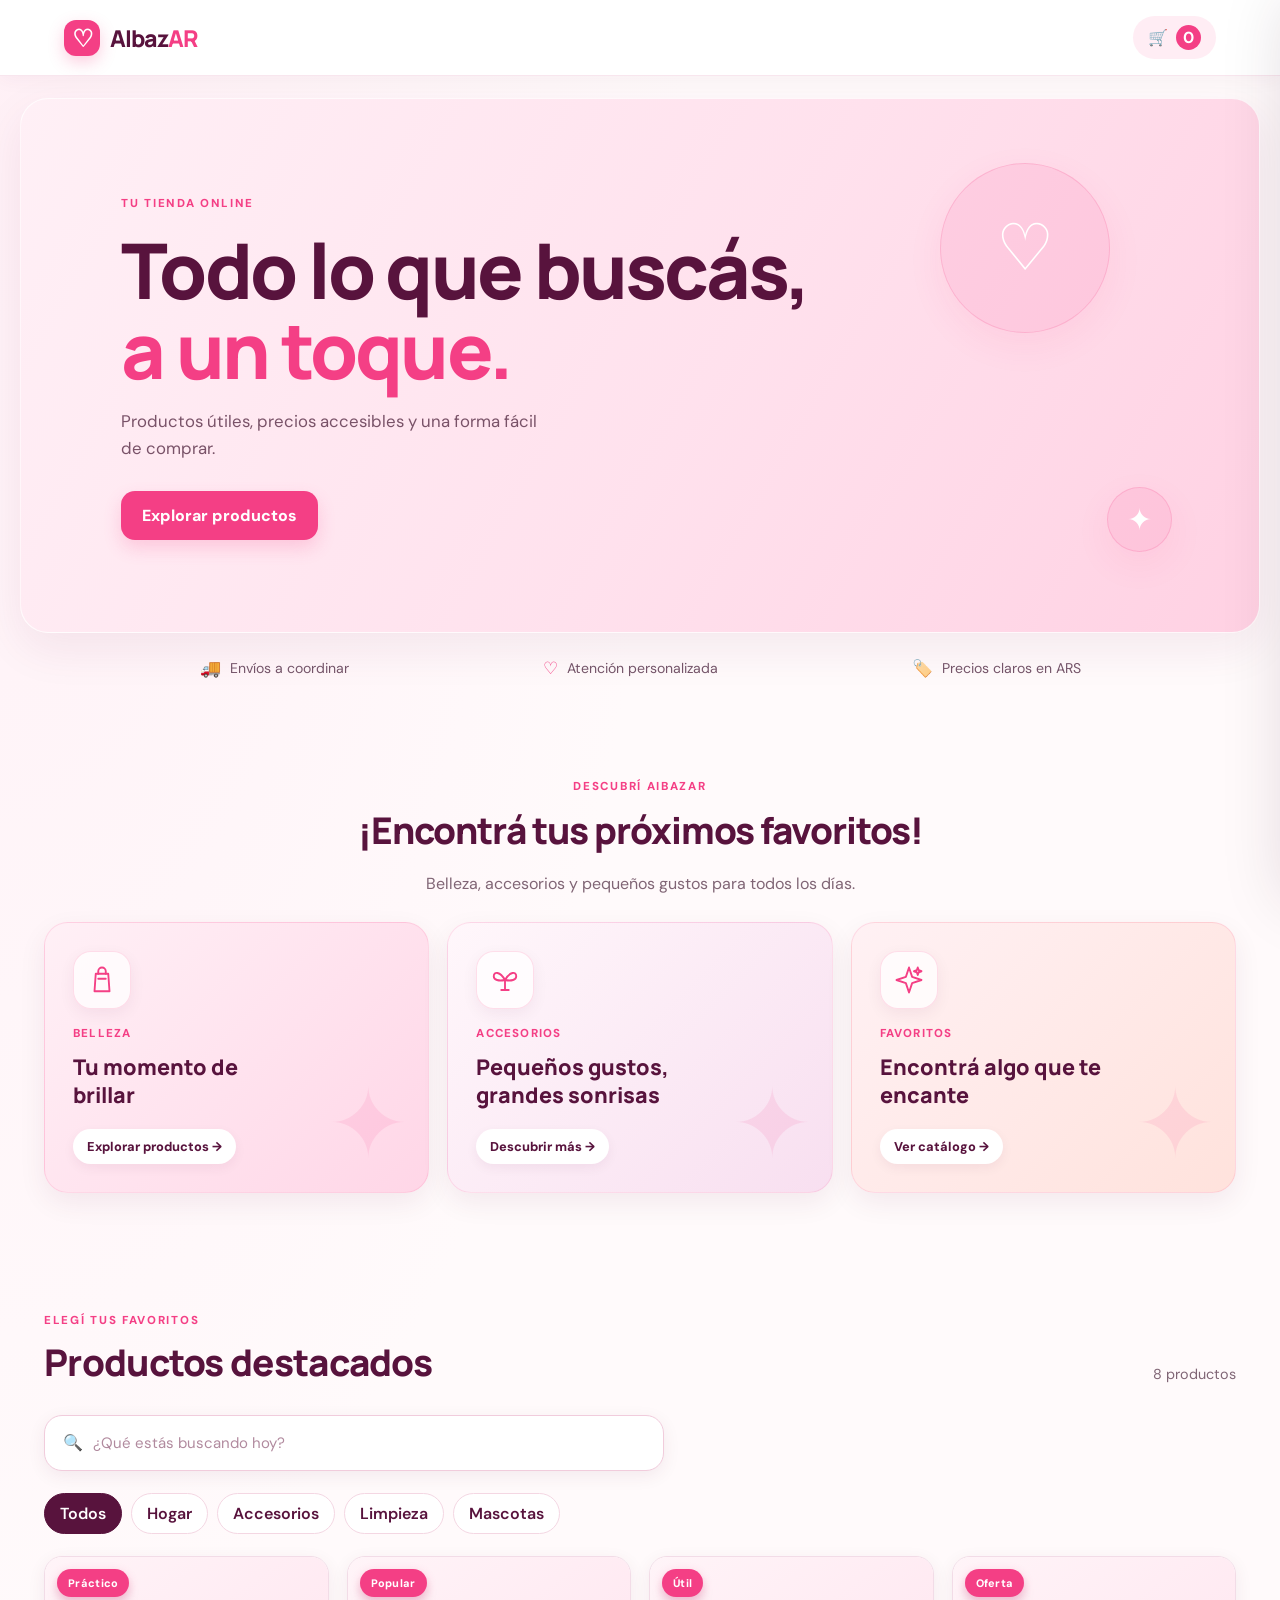
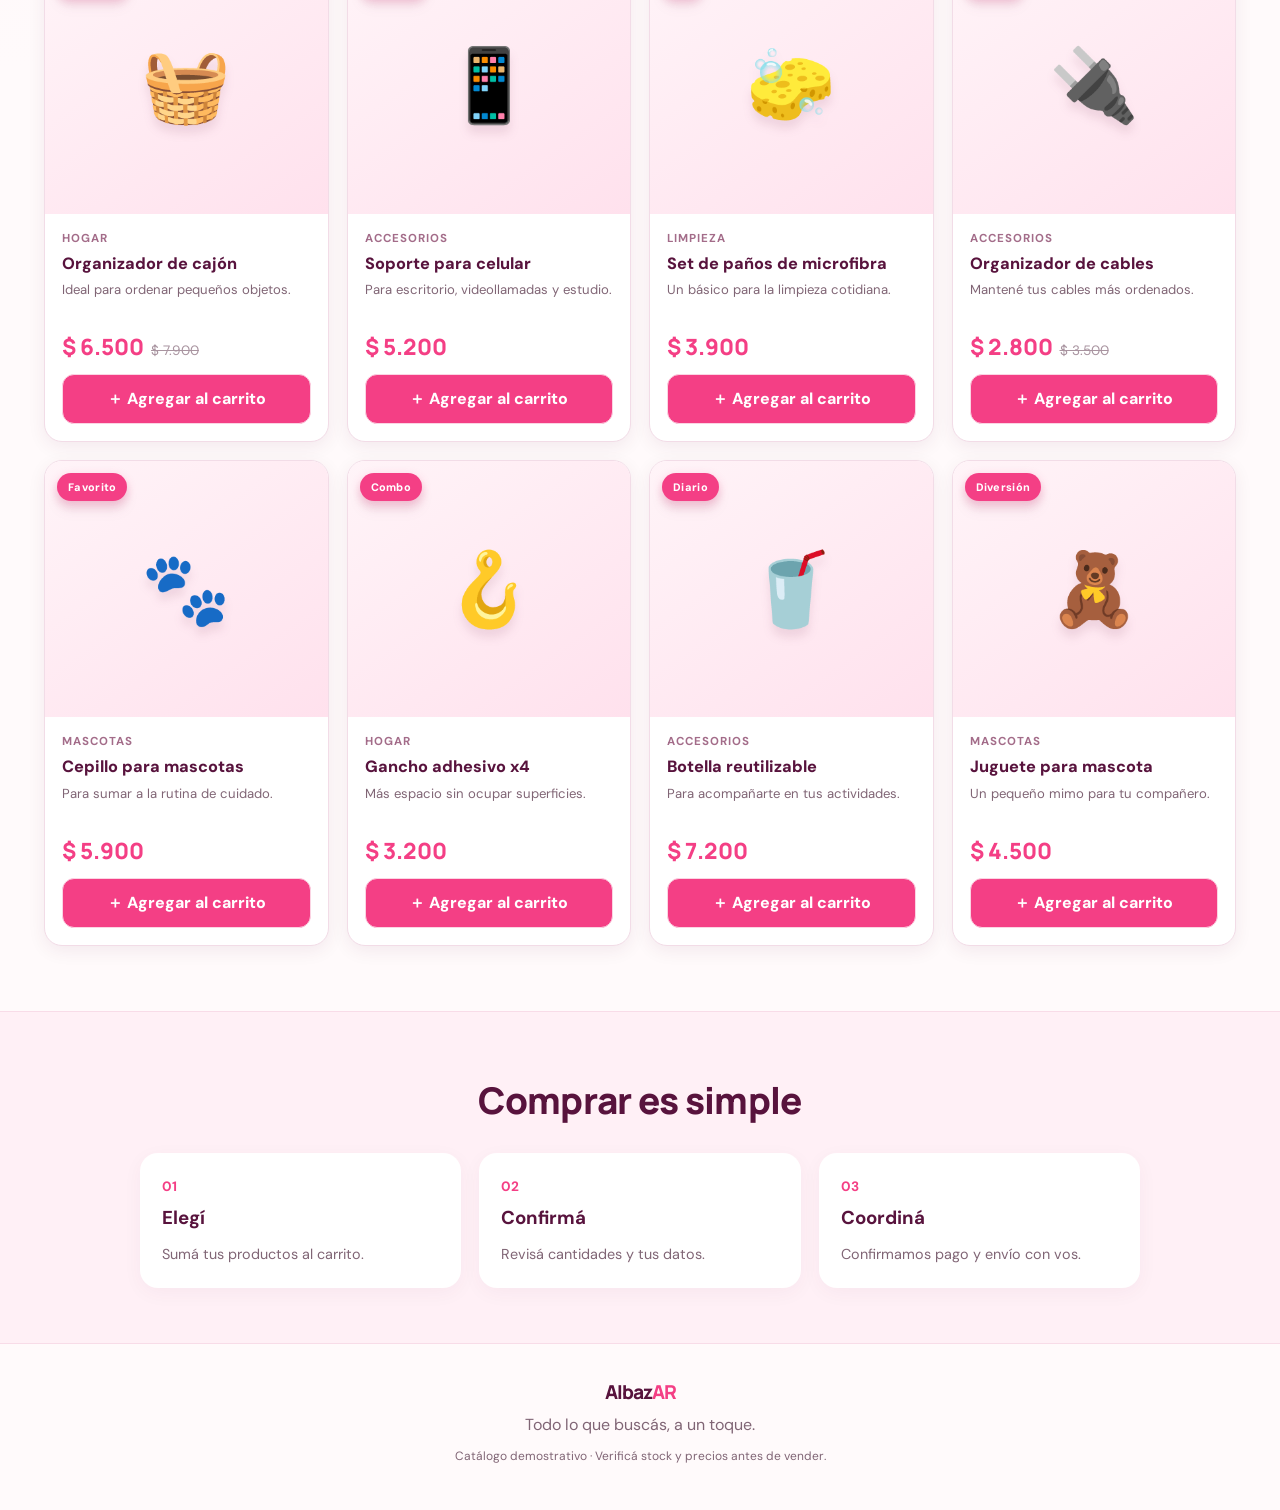
==== index.html @ 4cbddf49 "Update index.html" ====
<!doctype html>
<html lang="es">
<head>
  <meta charset="utf-8">
  <meta name="viewport" content="width=device-width,initial-scale=1">
  <meta name="theme-color" content="#f43f85">
  <meta name="description" content="AIbazAR: productos útiles, buenos precios y compras fáciles.">
  <link rel="manifest" href="manifest.json">
  <link rel="icon" href="icons/icon-192.png">
  <link rel="apple-touch-icon" href="icons/icon-192.png">
  <link rel="stylesheet" href="styles.css">
  <title>AIbazAR — Todo lo que buscás, a un toque</title>
</head>
<body>
<header class="topbar">
  <a class="brand" href="#" aria-label="AIbazAR inicio"><span class="bag">♡</span><span>AIbaz<span class="pink">AR</span></span></a>
  <button id="installBtn" class="install hidden">Instalar app</button>
  <button id="cartToggle" class="cart-button" aria-label="Abrir carrito">🛒 <span id="cartCount">0</span></button>
</header>
<main>
  <section class="hero">
    <span class="eyebrow">TU TIENDA ONLINE</span>
    <h1>Todo lo que buscás,<br><em>a un toque.</em></h1>
    <p>Productos útiles, precios accesibles y una forma fácil de comprar.</p>
    <a class="primary" href="#catalogo">Explorar productos</a>
    <div class="hero-bubble bubble-one">♡</div><div class="hero-bubble bubble-two">✦</div>
  </section>
  <section class="trust-row">
    <div>🚚 <span>Envíos a coordinar</span></div><div>♡ <span>Atención personalizada</span></div><div>🏷️ <span>Precios claros en ARS</span></div>
  </section>
<section class="promo-section">
  <div class="promo-heading">
    <span class="eyebrow">DESCUBRÍ AIBAZAR</span>
    <h2>¡Encontrá tus próximos favoritos!</h2>
    <p>Belleza, accesorios y pequeños gustos para todos los días.</p>
  </div>

  <div class="promo-grid">
    <a href="#catalogo" class="promo-card promo-beauty">
     <span class="promo-icon">
  <svg viewBox="0 0 24 24" aria-hidden="true">
    <path d="M7 7h10l1 14H6L7 7Z"/>
    <path d="M9 7V5a3 3 0 0 1 6 0v2M9 11h6"/>
  </svg>
</span>
      <span class="promo-label">BELLEZA</span>
      <strong>Tu momento de brillar</strong>
      <span class="promo-link">Explorar productos →</span>
    </a>

    <a href="#catalogo" class="promo-card promo-accessories">
     <span class="promo-icon">
  <svg viewBox="0 0 24 24" aria-hidden="true">
    <path d="M12 12C8 5 3 5 3 9c0 3 4 4 9 3Z"/>
    <path d="M12 12c4-7 9-7 9-3 0 3-4 4-9 3Z"/>
    <path d="M12 12v8m-3 0h6"/>
  </svg>
</span>
      <span class="promo-label">ACCESORIOS</span>
      <strong>Pequeños gustos, grandes sonrisas</strong>
      <span class="promo-link">Descubrir más →</span>
    </a>

    <a href="#catalogo" class="promo-card promo-favorites">
     <span class="promo-icon">
  <svg viewBox="0 0 24 24" aria-hidden="true">
    <path d="m12 2 2.5 7.5L22 12l-7.5 2.5L12 22l-2.5-7.5L2 12l7.5-2.5L12 2Z"/>
    <path d="m19 2 .8 2.2L22 5l-2.2.8L19 8l-.8-2.2L16 5l2.2-.8L19 2Z"/>
  </svg>
</span>
      <span class="promo-label">FAVORITOS</span>
      <strong>Encontrá algo que te encante</strong>
      <span class="promo-link">Ver catálogo →</span>
    </a>
  </div>
</section>
  <section id="catalogo" class="catalog-section">
    <div class="section-head"><div><span class="eyebrow">ELEGÍ TUS FAVORITOS</span><h2>Productos destacados</h2></div><span class="count-label" id="productCount"></span></div>
<div class="search-box">
  <span>🔍</span>
  <input
    type="search"
    id="productSearch"
    placeholder="¿Qué estás buscando hoy?"
    aria-label="Buscar productos"
  >
</div>
    <div class="filters" id="filters"></div>
    <div class="product-grid" id="products"></div>
  </section>
  <section class="how">
    <h2>Comprar es simple</h2>
    <div class="how-grid"><div><b>01</b><h3>Elegí</h3><p>Sumá tus productos al carrito.</p></div><div><b>02</b><h3>Confirmá</h3><p>Revisá cantidades y tus datos.</p></div><div><b>03</b><h3>Coordiná</h3><p>Confirmamos pago y envío con vos.</p></div></div>
  </section>
</main>
<footer><a class="brand small" href="#"><span>AIbaz<span class="pink">AR</span></span></a><p>Todo lo que buscás, a un toque.</p><small>Catálogo demostrativo · Verificá stock y precios antes de vender.</small></footer>
<div id="drawerBackdrop" class="backdrop hidden"></div>
<aside id="cartDrawer" class="drawer" aria-label="Carrito de compras" aria-hidden="true">
  <div class="drawer-head"><div><span class="eyebrow">TU PEDIDO</span><h2>Mi carrito</h2></div><button id="closeCart" class="close" aria-label="Cerrar carrito">×</button></div>
  <div id="cartItems" class="cart-items"></div>
  <div class="cart-total"><span>Subtotal estimado</span><strong id="cartTotal">$ 0</strong></div>
  <p class="tiny">El envío se coordina por separado. Los productos y precios de muestra no representan stock real.</p>
  <form id="checkoutForm" class="checkout">
    <label>Tu nombre<input name="name" required placeholder="Nombre y apellido"></label>
    <label>Localidad / barrio<input name="area" required placeholder="Ej. localidad, provincia"></label>
    <label>WhatsApp de contacto<input name="phone" required type="tel" placeholder="Código de área + número"></label>
    <label>Entrega
      <select name="delivery" required><option value="">Elegí una opción</option><option>Retiro a coordinar</option><option>Envío a domicilio a cotizar</option></select>
    </label>
    <button class="primary full" type="submit">Preparar pedido por WhatsApp</button>
    <p class="tiny">Este prototipo no cobra online ni guarda datos. El pedido se abre en WhatsApp para que lo revises antes de enviarlo.</p>
  </form>
</aside>
<div id="toast" role="status" class="toast"></div>
<script src="app.js"></script>
</body>
</html>
---- styles.css ----
@import url('https://fonts.googleapis.com/css2?family=DM+Sans:wght@400;500;600;700&family=Manrope:wght@500;600;700;800&display=swap');
:root{--pink:#f43f85;--pink2:#ffedf4;--plum:#58133d;--ink:#301527;--muted:#806575;--white:#fff;--line:#f4d7e3;--shadow:0 14px 35px rgba(112,27,72,.10)}
*{box-sizing:border-box}html{scroll-behavior:smooth}body{margin:0;font-family:"DM Sans",sans-serif;color:var(--ink);background:#fffafb}button,input,select{font:inherit}button,a{ -webkit-tap-highlight-color:transparent}a{color:inherit;text-decoration:none}.topbar{height:76px;display:flex;align-items:center;justify-content:space-between;padding:0 max(5vw,20px);background:#fff;position:sticky;top:0;z-index:5;border-bottom:1px solid #f8e6ee}.brand{display:flex;align-items:center;gap:10px;font:800 1.45rem Manrope,sans-serif;letter-spacing:-1px;color:var(--plum)}.pink{color:var(--pink)}.bag{display:grid;place-items:center;background:var(--pink);color:white;border-radius:12px;width:36px;height:36px;font-size:24px;box-shadow:0 5px 12px #f43f8544}.cart-button,.install{border:0;background:var(--pink2);color:var(--plum);padding:11px 15px;border-radius:99px;font-weight:700;cursor:pointer}.cart-button span{background:var(--pink);color:white;border-radius:99px;padding:2px 7px;margin-left:4px}.install{margin-left:auto;margin-right:12px}.hidden{display:none!important}.hero{margin:22px auto 0;max-width:1240px;position:relative;overflow:hidden;border-radius:28px;padding:clamp(42px,8vw,92px) clamp(25px,8vw,100px);background:linear-gradient(120deg,#fff0f6 0%,#ffe1ed 55%,#ffd1e3 100%)}.eyebrow{font-size:.72rem;font-weight:800;letter-spacing:1.7px;color:var(--pink);text-transform:uppercase}.hero h1{font:800 clamp(2.4rem,6vw,4.8rem)/1.04 Manrope,sans-serif;letter-spacing:-2.7px;color:var(--plum);margin:18px 0}.hero h1 em{font-style:normal;color:var(--pink)}.hero p{max-width:440px;color:#795268;font-size:1.05rem;line-height:1.65;margin-bottom:28px}.primary{display:inline-flex;align-items:center;justify-content:center;background:var(--pink);color:#fff;border:0;border-radius:14px;padding:14px 21px;font-weight:800;box-shadow:0 8px 18px #f43f8533;cursor:pointer}.primary:hover{filter:brightness(.97);transform:translateY(-1px)}.hero-bubble{position:absolute;border-radius:50%;display:grid;place-items:center;color:#fff;background:#f43f851a;border:1px solid #f43f8530}.bubble-one{width:170px;height:170px;right:12%;top:12%;font-size:65px}.bubble-two{width:65px;height:65px;right:7%;bottom:15%;font-size:30px}.trust-row{max-width:1100px;margin:24px auto 50px;display:flex;justify-content:space-around;gap:15px;flex-wrap:wrap;padding:0 20px}.trust-row div{display:flex;gap:9px;align-items:center;color:var(--pink);font-size:1.05rem}.trust-row span{color:#75566a;font-size:.88rem}.catalog-section{max-width:1240px;margin:0 auto;padding:0 24px 65px}.section-head{display:flex;align-items:end;justify-content:space-between;gap:15px}.section-head h2,.how h2{font:800 clamp(1.65rem,3vw,2.3rem) Manrope,sans-serif;color:var(--plum);margin:8px 0 20px;letter-spacing:-.7px}.count-label{color:var(--muted);font-size:.9rem;margin-bottom:24px}.filters{display:flex;gap:9px;flex-wrap:wrap;margin-bottom:22px}.filter{border:1px solid var(--line);background:#fff;color:var(--plum);border-radius:99px;padding:9px 15px;cursor:pointer;font-weight:600}.filter.active{background:var(--plum);border-color:var(--plum);color:#fff}.product-grid{display:grid;grid-template-columns:repeat(4,minmax(0,1fr));gap:18px}.product-card{background:#fff;border:1px solid #f4e3eb;border-radius:20px;overflow:hidden;box-shadow:0 4px 16px #57123d08;display:flex;flex-direction:column;transition:transform .18s,box-shadow .18s}.product-card:hover{transform:translateY(-3px);box-shadow:var(--shadow)}.product-art{aspect-ratio:1.1;background:linear-gradient(140deg,#fff1f6,#fbdce9);display:grid;place-items:center;font-size:4.5rem;position:relative}.product-art span{filter:drop-shadow(0 8px 5px #6a24451c)}.tag{position:absolute;top:12px;left:12px;background:#fff;color:var(--pink);border-radius:99px;padding:5px 9px;font-size:.68rem;font-weight:800}.product-info{padding:15px;display:flex;flex-direction:column;flex:1}.category{font-size:.72rem;text-transform:uppercase;letter-spacing:1px;color:#a36c89;font-weight:700}.product-info h3{font-size:1rem;line-height:1.35;margin:7px 0 5px;color:var(--plum)}.description{color:var(--muted);font-size:.82rem;line-height:1.5;min-height:38px;margin:0 0 13px}.price-row{display:flex;align-items:baseline;gap:7px;margin-top:auto;margin-bottom:12px}.price{font:800 1.28rem Manrope,sans-serif;color:var(--plum)}.old-price{font-size:.8rem;color:#b59aaa;text-decoration:line-through}.add-button{width:100%;border:0;background:var(--pink2);color:var(--plum);border-radius:11px;padding:11px;font-weight:800;cursor:pointer}.add-button:hover{background:var(--pink);color:#fff}.how{background:#fff0f6;padding:55px max(5vw,22px);text-align:center}.how h2{margin-bottom:28px}.how-grid{max-width:1000px;margin:auto;display:grid;grid-template-columns:repeat(3,1fr);gap:18px;text-align:left}.how-grid div{background:#fff;border-radius:18px;padding:22px}.how-grid b{color:var(--pink);font-size:.85rem}.how-grid h3{color:var(--plum);margin:9px 0}.how-grid p{font-size:.9rem;color:var(--muted);margin-bottom:0;line-height:1.5}footer{text-align:center;padding:35px 20px 45px;color:var(--muted)}.small{justify-content:center;font-size:1.2rem}footer p{margin:9px 0}footer small{font-size:.75rem}.backdrop{position:fixed;inset:0;background:#2a1022a3;z-index:9}.drawer{position:fixed;z-index:10;right:0;top:0;height:100dvh;width:min(470px,100%);background:#fffafb;padding:23px;overflow:auto;transform:translateX(105%);transition:transform .25s ease;box-shadow:-20px 0 60px #2a102222}.drawer.open{transform:translateX(0)}.drawer-head{display:flex;align-items:center;justify-content:space-between;border-bottom:1px solid var(--line);padding-bottom:16px}.drawer-head h2{font:800 1.7rem Manrope;color:var(--plum);margin:5px 0 0}.close{border:0;background:var(--pink2);color:var(--plum);font-size:2rem;width:42px;height:42px;border-radius:50%;cursor:pointer}.cart-items{padding:12px 0}.empty{padding:28px 0;text-align:center;color:var(--muted)}.cart-item{display:grid;grid-template-columns:52px 1fr auto;gap:12px;align-items:center;padding:12px 0;border-bottom:1px solid var(--line)}.cart-emoji{display:grid;place-items:center;background:var(--pink2);border-radius:12px;height:52px;font-size:1.8rem}.cart-item h4{margin:0 0 5px;color:var(--plum);font-size:.9rem}.cart-item small{color:var(--muted)}.qty{display:flex;align-items:center;gap:8px;margin-top:7px}.qty button{width:25px;height:25px;border:0;border-radius:50%;background:#ffe0ed;color:var(--plum);font-weight:800;cursor:pointer}.cart-total{display:flex;justify-content:space-between;padding:17px 0;border-top:2px solid var(--line);font-size:1rem}.cart-total strong{font:800 1.25rem Manrope;color:var(--plum)}.tiny{font-size:.75rem;line-height:1.5;color:#947c8b}.checkout{display:grid;gap:13px;margin-top:18px}.checkout label{display:grid;gap:6px;font-size:.83rem;font-weight:700;color:var(--plum)}.checkout input,.checkout select{width:100%;border:1px solid #ead5e0;background:#fff;border-radius:10px;padding:12px;outline:none}.checkout input:focus,.checkout select:focus{border-color:var(--pink);box-shadow:0 0 0 3px #f43f851b}.full{width:100%}.toast{position:fixed;bottom:20px;left:50%;transform:translate(-50%,20px);background:var(--plum);color:white;padding:12px 18px;border-radius:99px;opacity:0;pointer-events:none;transition:.2s;z-index:20;font-size:.9rem}.toast.show{opacity:1;transform:translate(-50%,0)}@media(max-width:900px){.product-grid{grid-template-columns:repeat(3,minmax(0,1fr))}.bubble-one{right:5%;opacity:.65}}@media(max-width:620px){.topbar{height:65px;padding:0 16px}.brand{font-size:1.22rem}.hero{margin:12px 12px 0;border-radius:22px;padding:42px 24px 48px}.hero h1{letter-spacing:-1.5px}.hero p{font-size:.95rem;max-width:300px}.hero-bubble{opacity:.4}.bubble-one{width:95px;height:95px;right:-10px;top:20px}.bubble-two{right:10px;bottom:8px}.trust-row{margin:22px auto 40px;justify-content:flex-start;padding:0 24px;gap:13px}.trust-row div{width:100%}.catalog-section{padding:0 14px 45px}.section-head h2{font-size:1.55rem}.product-grid{grid-template-columns:repeat(2,minmax(0,1fr));gap:10px}.product-art{font-size:3.5rem}.product-info{padding:11px}.product-info h3{font-size:.9rem}.description{font-size:.76rem;min-height:46px}.price{font-size:1.08rem}.old-price{font-size:.72rem}.add-button{font-size:.8rem;padding:10px 5px}.how{padding:40px 17px}.how-grid{grid-template-columns:1fr;gap:10px}.how-grid div{padding:18px}.install{padding:9px 10px;font-size:.8rem}.cart-button{padding:9px 11px}.count-label{font-size:.78rem}}
/* =====================================
   AIBAZAR - MEJORA VISUAL 2026
   ===================================== */

/* Fondo y presentación general */
body {
  background:
    radial-gradient(ellipse at top left, #fff0f6 0%, transparent 38%),
    #fffafb;
}

/* Barra superior */
.topbar {
  box-shadow: 0 4px 18px rgba(88, 19, 61, .045);
  backdrop-filter: blur(12px);
}

/* Marca */
.brand {
  transition: transform .2s ease;
}

.brand:hover {
  transform: scale(1.025);
}

.bag {
  box-shadow: 0 6px 16px rgba(244, 63, 133, .25);
}

/* Banner principal */
.hero {
  box-shadow: 0 16px 45px rgba(112, 27, 72, .08);
  border: 1px solid rgba(255, 255, 255, .8);
}

.hero h1 {
  max-width: 720px;
}

.hero-bubble {
  box-shadow: 0 12px 35px rgba(244, 63, 133, .08);
}

/* Botones principales */
.primary {
  transition: transform .2s ease, box-shadow .2s ease;
}

.primary:hover {
  box-shadow: 0 12px 25px rgba(244, 63, 133, .25);
}

/* Filtros */
.filter {
  transition: background .2s ease, color .2s ease, transform .2s ease;
}

.filter:hover {
  transform: translateY(-2px);
  border-color: var(--pink);
}

/* Tarjetas de productos */
.product-card {
  border: 1px solid #f6dce8;
  box-shadow: 0 5px 18px rgba(88, 19, 61, .045);
  transition: transform .22s ease, box-shadow .22s ease;
}

.product-card:hover {
  transform: translateY(-5px);
  box-shadow: 0 15px 32px rgba(88, 19, 61, .11);
}

.product-art {
  background: linear-gradient(145deg, #fff4f8, #fbdce9);
}

.product-info h3 {
  font-weight: 800;
}

.price {
  color: #e72e79;
}

/* Etiquetas de ofertas */
.tag {
  box-shadow: 0 3px 10px rgba(88, 19, 61, .08);
  letter-spacing: .3px;
}

/* Botón agregar al carrito */
.add-button {
  border: 1px solid #fbd4e3;
  transition: background .2s ease, color .2s ease, transform .2s ease;
}

.add-button:hover {
  transform: translateY(-2px);
  box-shadow: 0 6px 15px rgba(244, 63, 133, .18);
}

/* Sección de compra */
.how {
  border-top: 1px solid #f8dce8;
  border-bottom: 1px solid #f8dce8;
}

.how-grid div {
  box-shadow: 0 5px 20px rgba(88, 19, 61, .045);
  transition: transform .2s ease, box-shadow .2s ease;
}

.how-grid div:hover {
  transform: translateY(-4px);
  box-shadow: 0 12px 25px rgba(88, 19, 61, .08);
}

/* Campos del formulario */
.checkout input,
.checkout select {
  transition: border-color .2s ease, box-shadow .2s ease;
}

/* Accesibilidad */
button:focus-visible,
a:focus-visible,
input:focus-visible,
select:focus-visible {
  outline: 3px solid rgba(244, 63, 133, .35);
  outline-offset: 3px;
}

/* Celulares */
@media (max-width: 620px) {
  .product-card {
    border-radius: 17px;
  }

  .hero {
    box-shadow: 0 10px 25px rgba(112, 27, 72, .07);
  }
}

/* Respeta la preferencia de movimiento reducido */
@media (prefers-reduced-motion: reduce) {
  *,
  *::before,
  *::after {
    scroll-behavior: auto !important;
    transition-duration: .01ms !important;
    animation-duration: .01ms !important;
  }
}
/* AIBAZAR - SECCION DE PROMOCIONES */

.promo-section {
  max-width: 1240px;
  margin: 15px auto 55px;
  padding: 35px 24px;
}

.promo-heading {
  text-align: center;
  margin-bottom: 25px;
}

.promo-heading h2 {
  font: 800 clamp(1.6rem, 3vw, 2.3rem) Manrope, sans-serif;
  color: var(--plum);
  margin: 10px 0;
}

.promo-heading p {
  color: var(--muted);
  line-height: 1.6;
}

.promo-grid {
  display: grid;
  grid-template-columns: repeat(3, minmax(0, 1fr));
  gap: 18px;
}

.promo-card {
  min-height: 220px;
  padding: 25px;
  border-radius: 22px;
  display: flex;
  flex-direction: column;
  align-items: flex-start;
  justify-content: center;
  gap: 12px;
  border: 1px solid #f5d5e3;
  box-shadow: 0 8px 25px rgba(88, 19, 61, .06);
  transition: transform .2s ease, box-shadow .2s ease;
}

.promo-card:hover {
  transform: translateY(-5px);
  box-shadow: 0 15px 30px rgba(88, 19, 61, .12);
}

.promo-beauty {
  background: linear-gradient(135deg, #fff0f6, #ffd6e7);
}

.promo-accessories {
  background: linear-gradient(135deg, #fff7fb, #f8dff0);
}

.promo-favorites {
  background: linear-gradient(135deg, #fff1f4, #ffe2dc);
}

.promo-icon {
  font-size: 2.6rem;
}

.promo-label {
  font-size: .72rem;
  font-weight: 800;
  letter-spacing: 1.2px;
  color: var(--pink);
}

.promo-card strong {
  font: 800 1.2rem Manrope, sans-serif;
  color: var(--plum);
}

.promo-link {
  color: var(--plum);
  font-size: .85rem;
  font-weight: 800;
}

@media (max-width: 700px) {
  .promo-section {
    padding: 25px 15px;
  }

  .promo-grid {
    grid-template-columns: 1fr;
    gap: 12px;
  }

  .promo-card {
    min-height: 175px;
  }
}
/* AIBAZAR - TARJETAS DE PRODUCTOS ESTILO MARKETPLACE */

.product-card {
  border: 1px solid #f2dce7;
  border-radius: 18px;
  box-shadow: 0 5px 18px rgba(88, 19, 61, .07);
  transition: transform .25s ease, box-shadow .25s ease;
}

.product-card:hover {
  transform: translateY(-6px);
  box-shadow: 0 14px 28px rgba(88, 19, 61, .14);
}

.product-art {
  background: linear-gradient(145deg, #fff4f8, #ffe1ed);
  min-height: 190px;
}

.product-art .tag {
  background: #f43f85;
  color: #fff;
  padding: 7px 11px;
  box-shadow: 0 3px 10px #f43f8540;
}

.product-info {
  padding: 17px;
}

.product-info h3 {
  font-size: 1.02rem;
  font-weight: 800;
}

.price {
  font-size: 1.4rem;
  color: #f43f85;
}

.old-price {
  font-size: .85rem;
  color: #a994a0;
}

.add-button {
  background: #f43f85;
  color: #fff;
  border-radius: 12px;
  padding: 13px;
  font-weight: 800;
  transition: background .2s ease, transform .2s ease;
}

.add-button:hover {
  background: #d92d70;
  transform: scale(1.02);
}

@media (max-width: 620px) {
  .product-art {
    min-height: 145px;
  }

  .product-info {
    padding: 12px;
  }
}
/* AIBAZAR - BUSCADOR CORREGIDO */

.catalog-section .search-box {
  display: flex !important;
  align-items: center !important;
  width: 100% !important;
  max-width: 620px !important;
  min-height: 56px !important;
  margin: 8px 0 22px !important;
  padding: 0 18px !important;
  background-color: #ffffff !important;
  border: 1px solid #f1ccdc !important;
  border-radius: 18px !important;
  box-shadow: 0 5px 18px rgba(88, 19, 61, 0.07) !important;
  color: #f43f85 !important;
}

.catalog-section .search-box input {
  display: block !important;
  flex: 1 !important;
  width: 100% !important;
  min-width: 0 !important;
  height: 52px !important;
  padding: 0 10px !important;
  border: none !important;
  border-radius: 0 !important;
  outline: none !important;
  background: transparent !important;
  box-shadow: none !important;
  color: #58133d !important;
  font-size: 15px !important;
}

.catalog-section .search-box input::placeholder {
  color: #b18a9e !important;
  opacity: 1 !important;
}

.catalog-section .search-box:focus-within {
  border-color: #f43f85 !important;
  box-shadow: 0 0 0 3px rgba(244, 63, 133, 0.12) !important;
}

@media (max-width: 620px) {
  .catalog-section .search-box {
    max-width: 100% !important;
    min-height: 52px !important;
  }
}
.search-box:focus-within {
  border-color: var(--pink);
  box-shadow: 0 0 0 4px rgba(244, 63, 133, .10);
}

.search-box input {
  width: 100%;
  min-width: 0;
  padding: 15px 0;
  border: 0;
  outline: 0;
  background: transparent;
  color: var(--plum);
  font-size: .95rem;
}

.search-box input::placeholder {
  color: #b18a9e;
}

@media (max-width: 620px) {
  .search-box {
    max-width: 100%;
    min-height: 52px;
    border-radius: 14px;
  }
}
/* AIBAZAR - BANNERS PREMIUM */

.promo-section {
  padding-top: 45px;
  padding-bottom: 60px;
}

.promo-heading h2 {
  letter-spacing: -1px;
}

.promo-card {
  position: relative;
  min-height: 245px;
  padding: 28px;
  border: 1px solid rgba(244, 63, 133, .13);
  border-radius: 24px;
  overflow: hidden;
  box-shadow: 0 10px 28px rgba(88, 19, 61, .07);
}

.promo-card::after {
  content: "✦";
  position: absolute;
  right: 20px;
  bottom: 5px;
  font-size: 6rem;
  color: rgba(244, 63, 133, .10);
  pointer-events: none;
}

.promo-icon {
  font-size: 3rem;
  margin-bottom: 5px;
}

.promo-card strong {
  max-width: 230px;
  font-size: 1.35rem;
  line-height: 1.3;
}

.promo-link {
  display: inline-block;
  margin-top: 8px;
  padding: 9px 14px;
  background: white;
  border-radius: 30px;
  font-size: .8rem;
  box-shadow: 0 4px 12px rgba(88, 19, 61, .06);
}

.promo-card:hover .promo-link {
  background: var(--pink);
  color: white;
}

@media (max-width: 700px) {
  .promo-card {
    min-height: 190px;
    padding: 23px;
  }
}
/* AIBAZAR - ICONOS VECTORIALES ELEGANTES */

.promo-icon {
  width: 58px;
  height: 58px;
  display: flex;
  align-items: center;
  justify-content: center;
  background: rgba(255, 255, 255, .75);
  border: 1px solid rgba(244, 63, 133, .16);
  border-radius: 18px;
  color: #f43f85;
  box-shadow: 0 5px 16px rgba(88, 19, 61, .06);
}

.promo-icon svg {
  width: 30px;
  height: 30px;
  fill: none;
  stroke: currentColor;
  stroke-width: 1.5;
  stroke-linecap: round;
  stroke-linejoin: round;
}

.promo-card:hover .promo-icon {
  background: #f43f85;
  color: #ffffff;
  transform: translateY(-3px);
  transition: .2s ease;
}

@media (max-width: 620px) {
  .promo-icon {
    width: 52px;
    height: 52px;
  }
}
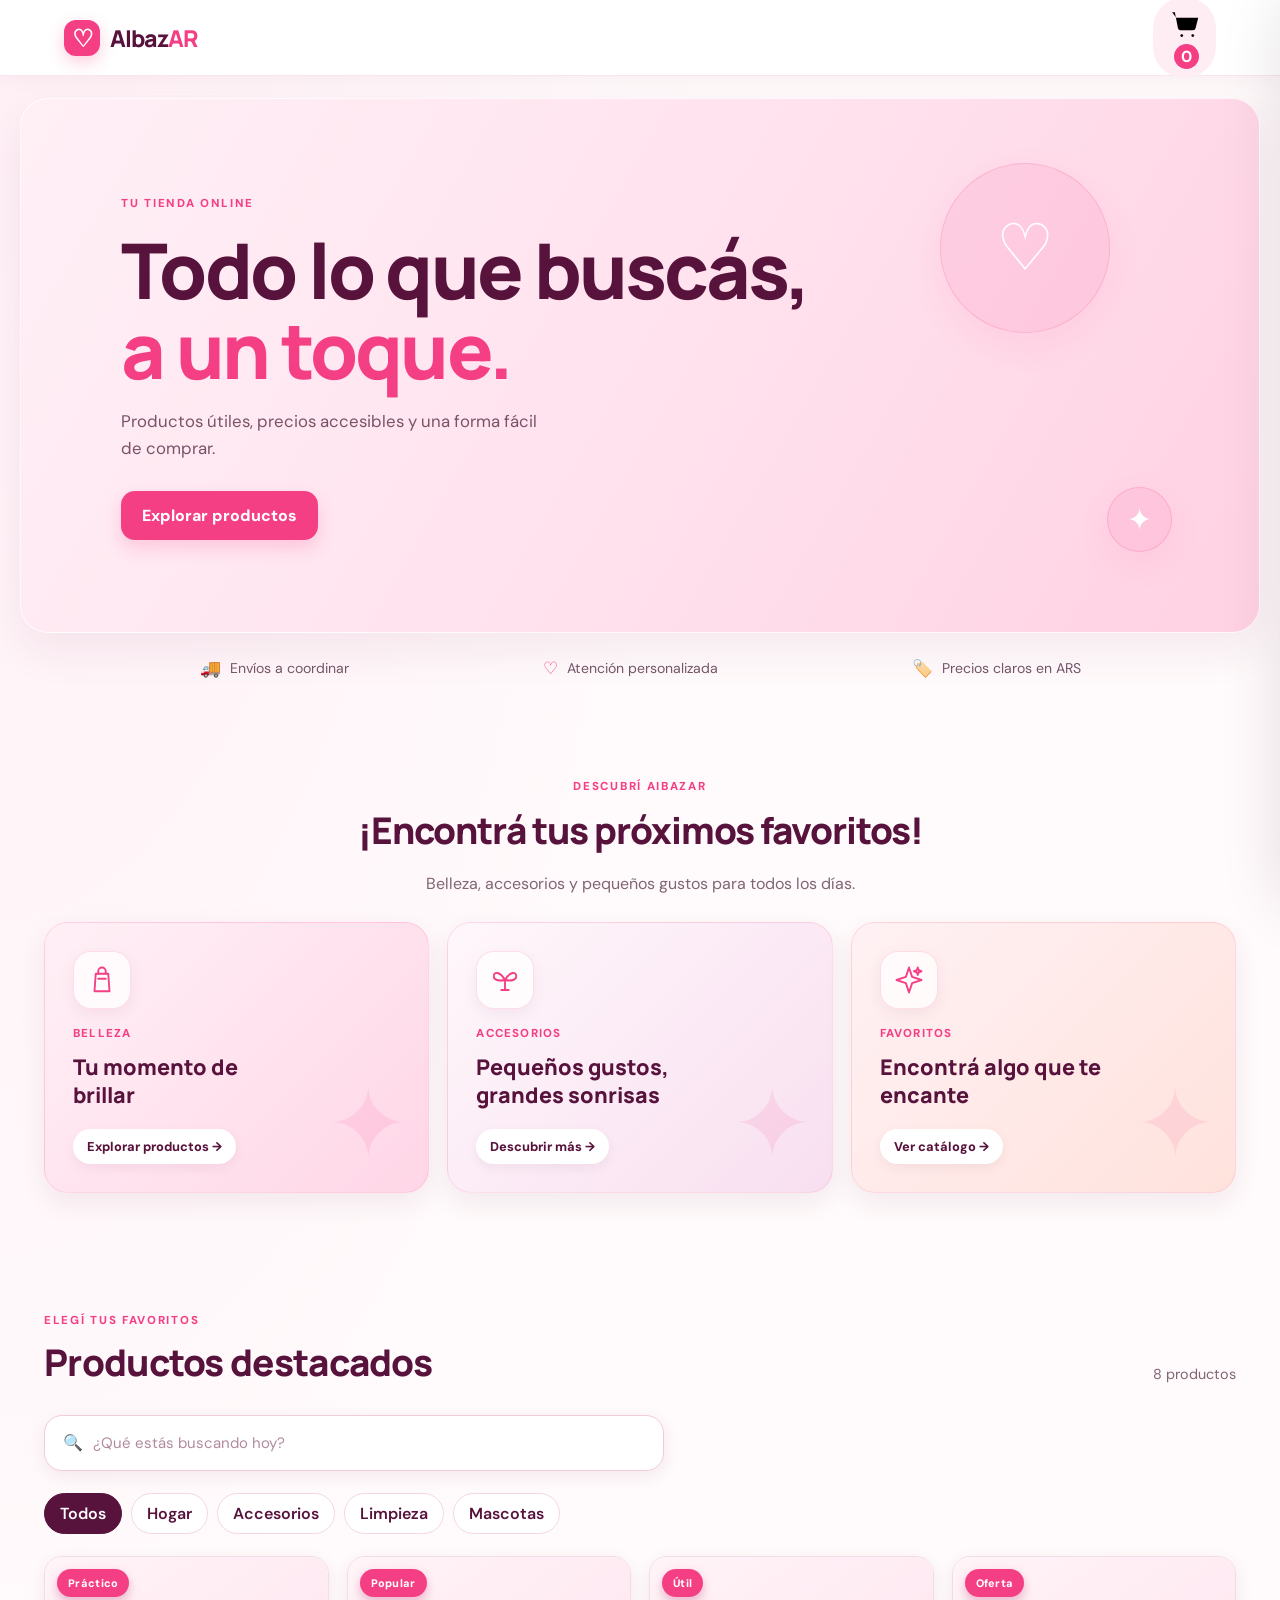
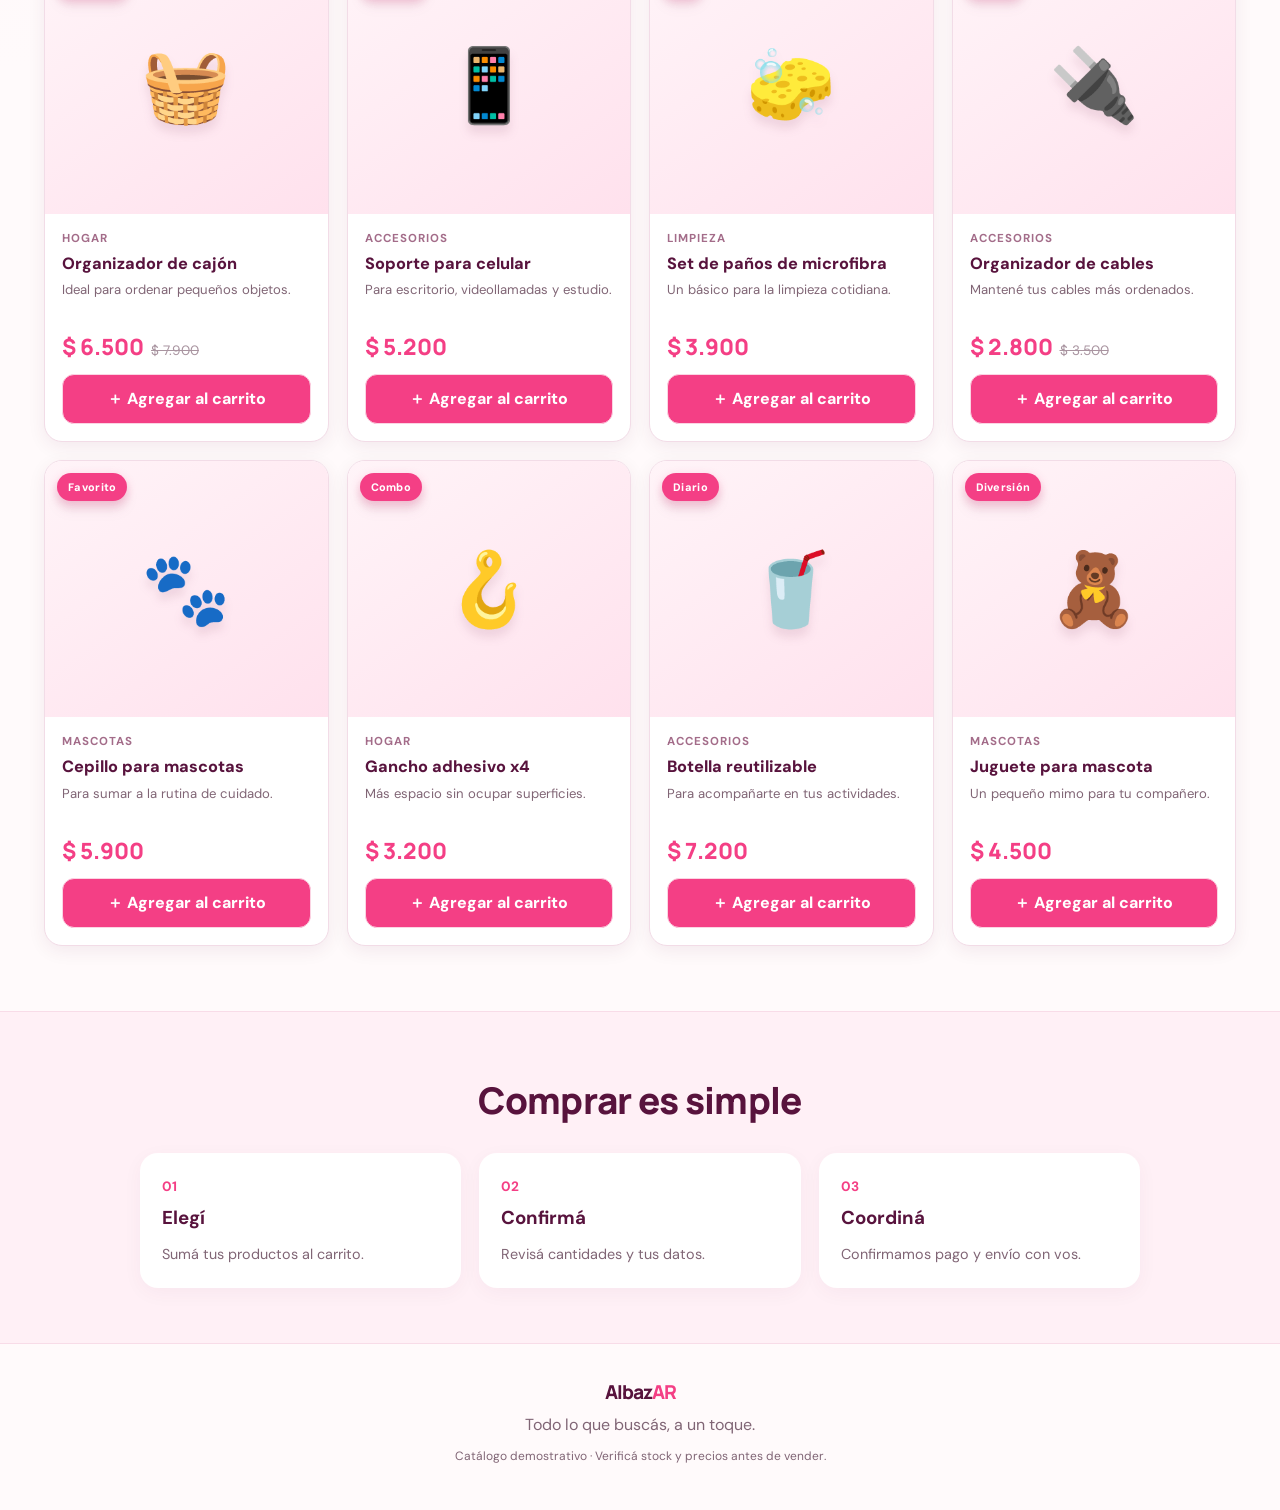
==== commit cb218d19: "Update index.html" ====
--- a/index.html
+++ b/index.html
@@ -15,7 +15,14 @@
 <header class="topbar">
   <a class="brand" href="#" aria-label="AIbazAR inicio"><span class="bag">♡</span><span>AIbaz<span class="pink">AR</span></span></a>
   <button id="installBtn" class="install hidden">Instalar app</button>
-  <button id="cartToggle" class="cart-button" aria-label="Abrir carrito">🛒 <span id="cartCount">0</span></button>
+  <button id="cartToggle" class="cart-button" aria-label="Abrir carrito">
+  <svg viewBox="0 0 24 24" aria-hidden="true">
+    <path d="M3 3h2l2.2 11.5a2 2 0 0 0 2 1.6h8.9a2 2 0 0 0 2-1.6L22 7H6"/>
+    <circle cx="10" cy="20" r="1"/>
+    <circle cx="18" cy="20" r="1"/>
+  </svg>
+  <span id="cartCount">0</span>
+</button>
 </header>
 <main>
   <section class="hero">
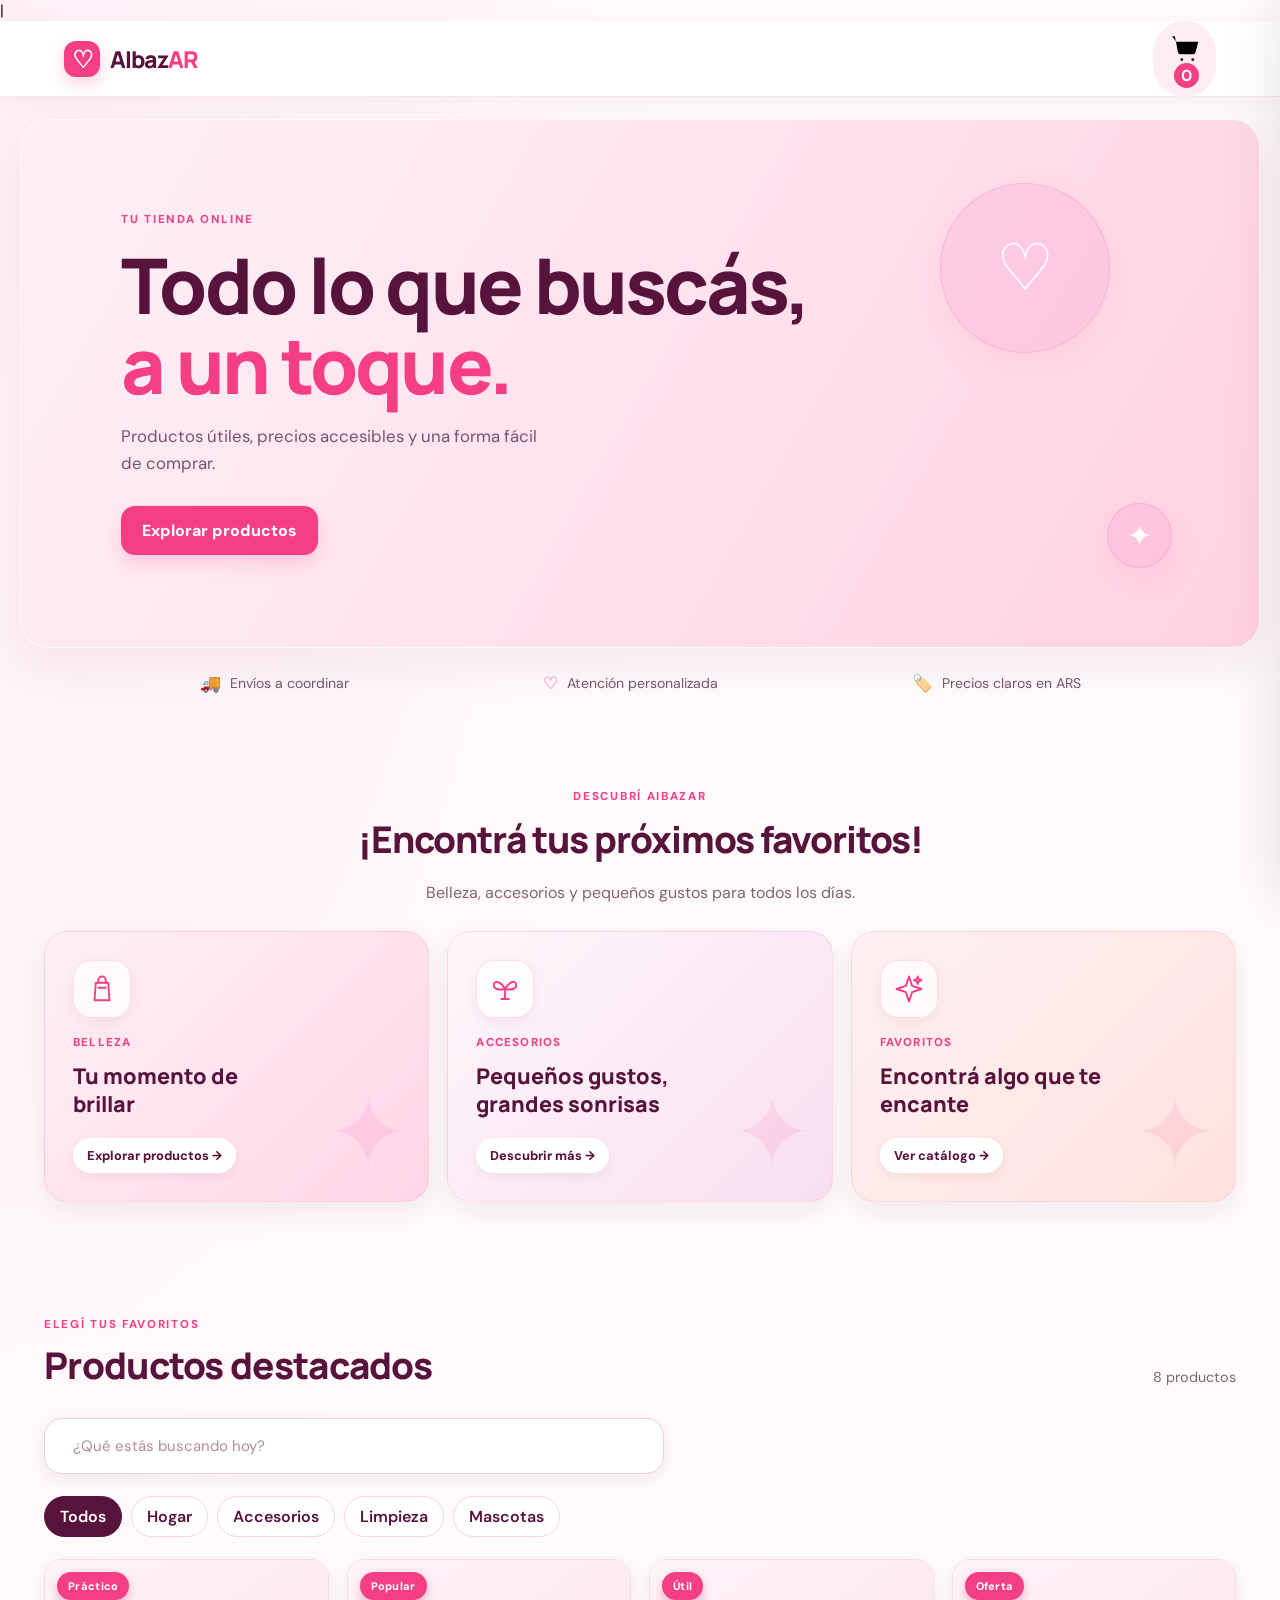
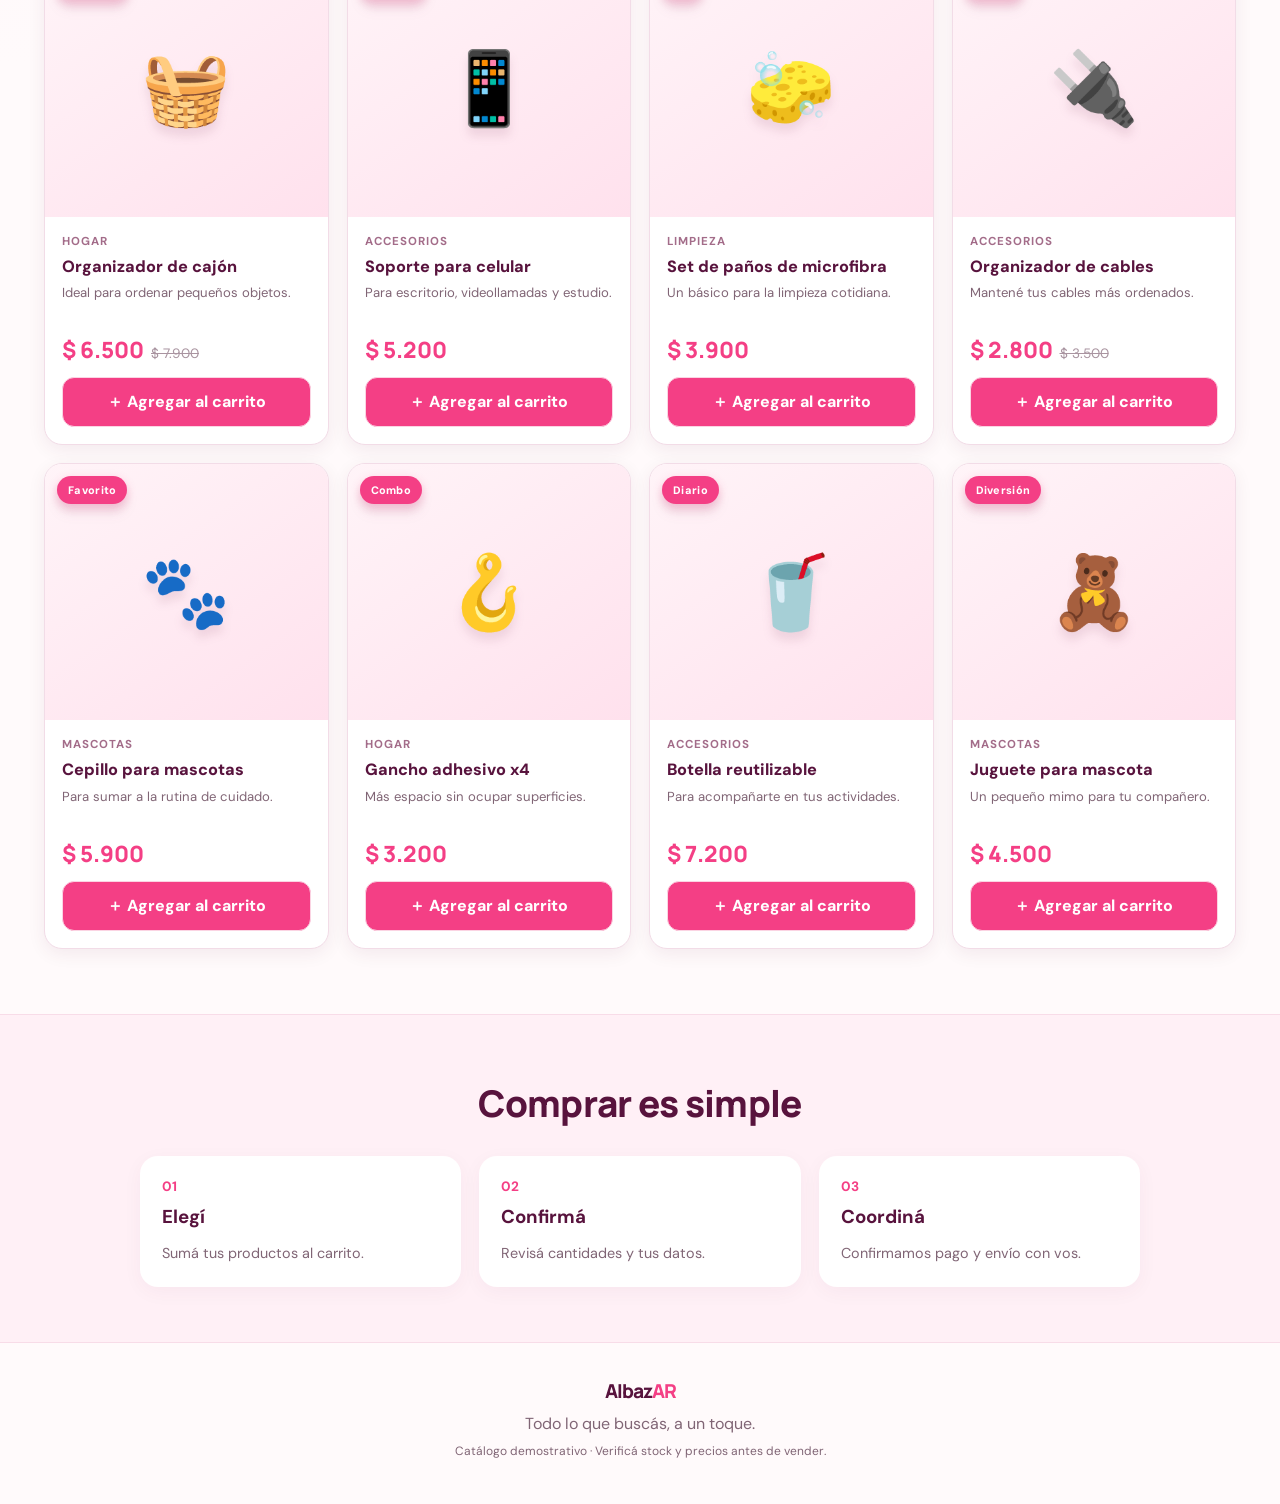
==== commit 0cf9c4ad: "Update index.html" ====
--- a/index.html
+++ b/index.html
@@ -1,4 +1,4 @@
-<!doctype html>
+|<!doctype html>
 <html lang="es">
 <head>
   <meta charset="utf-8">
@@ -84,7 +84,12 @@
   <section id="catalogo" class="catalog-section">
     <div class="section-head"><div><span class="eyebrow">ELEGÍ TUS FAVORITOS</span><h2>Productos destacados</h2></div><span class="count-label" id="productCount"></span></div>
 <div class="search-box">
-  <span>🔍</span>
+  <span class="search-icon">
+    <svg viewBox="0 0 24 24" aria-hidden="true">
+      <circle cx="11" cy="11" r="7"/>
+      <path d="m16 16 5 5"/>
+    </svg>
+  </span>
   <input
     type="search"
     id="productSearch"
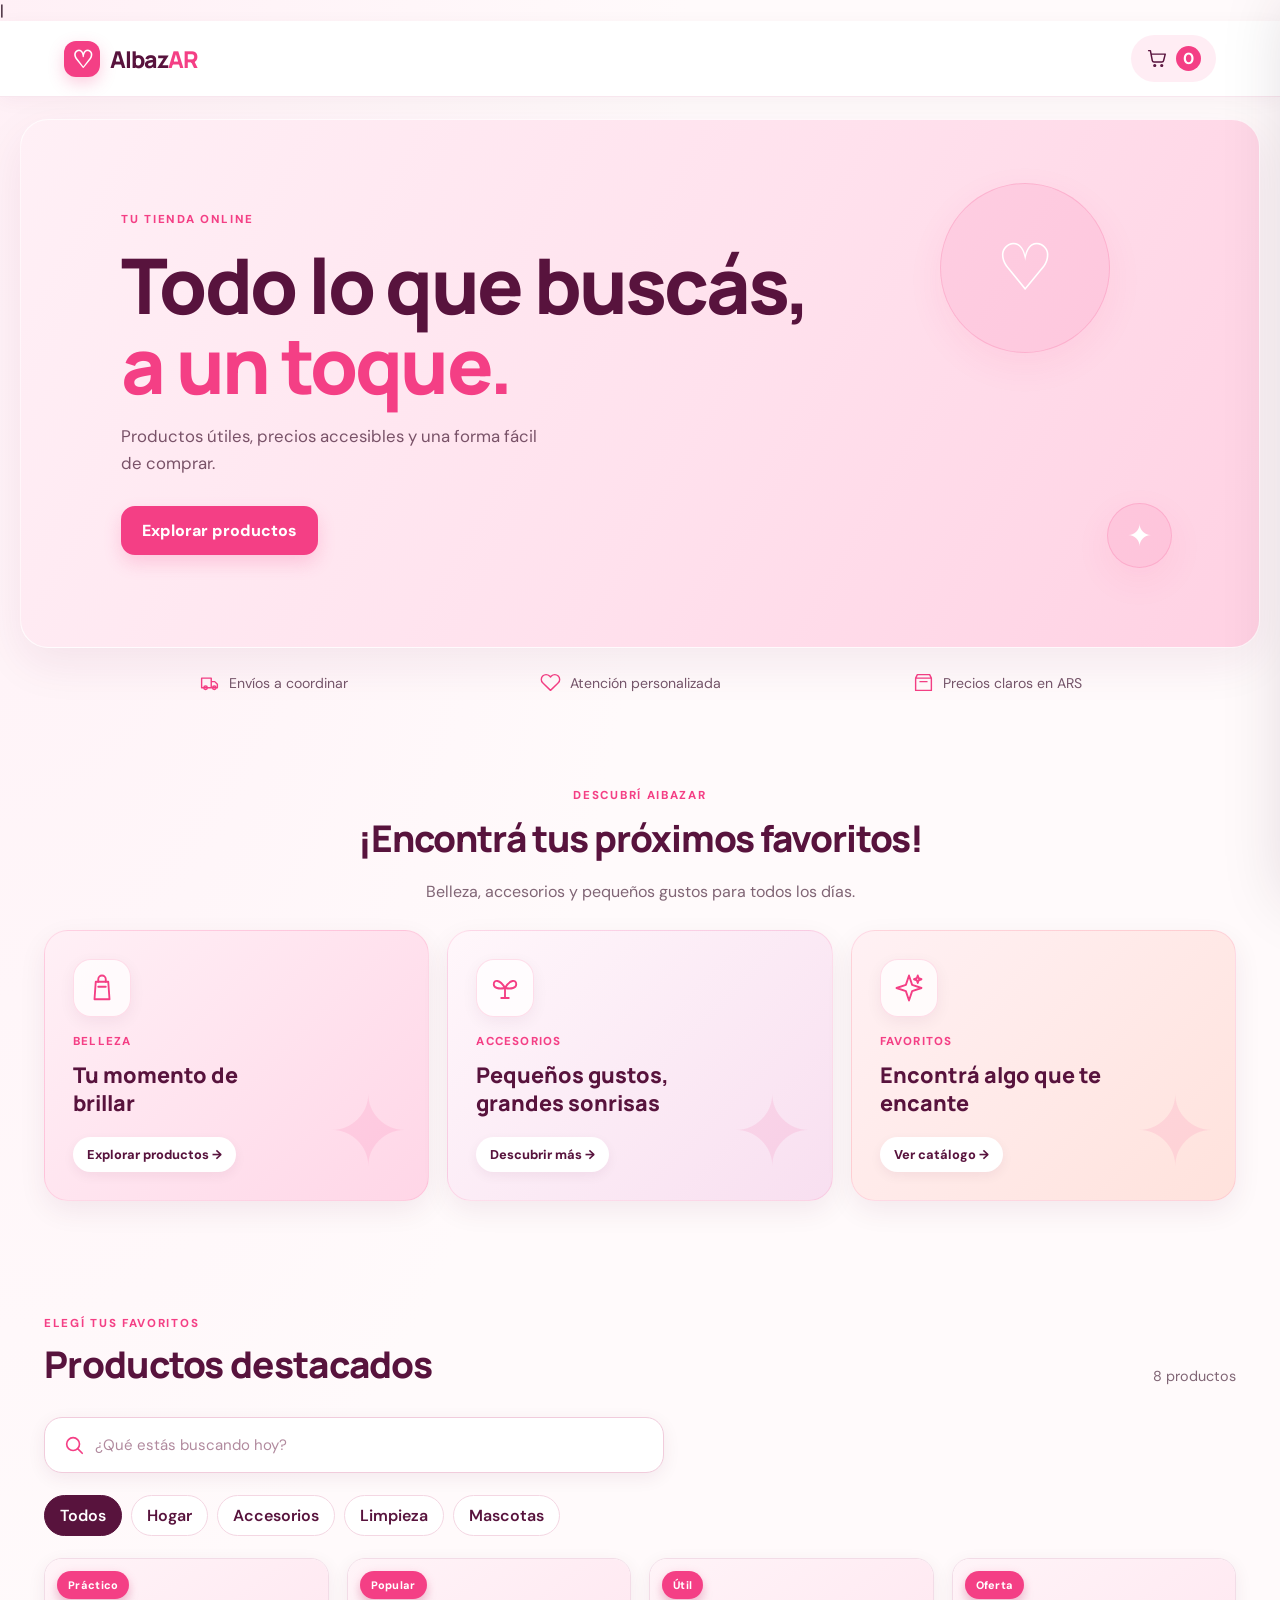
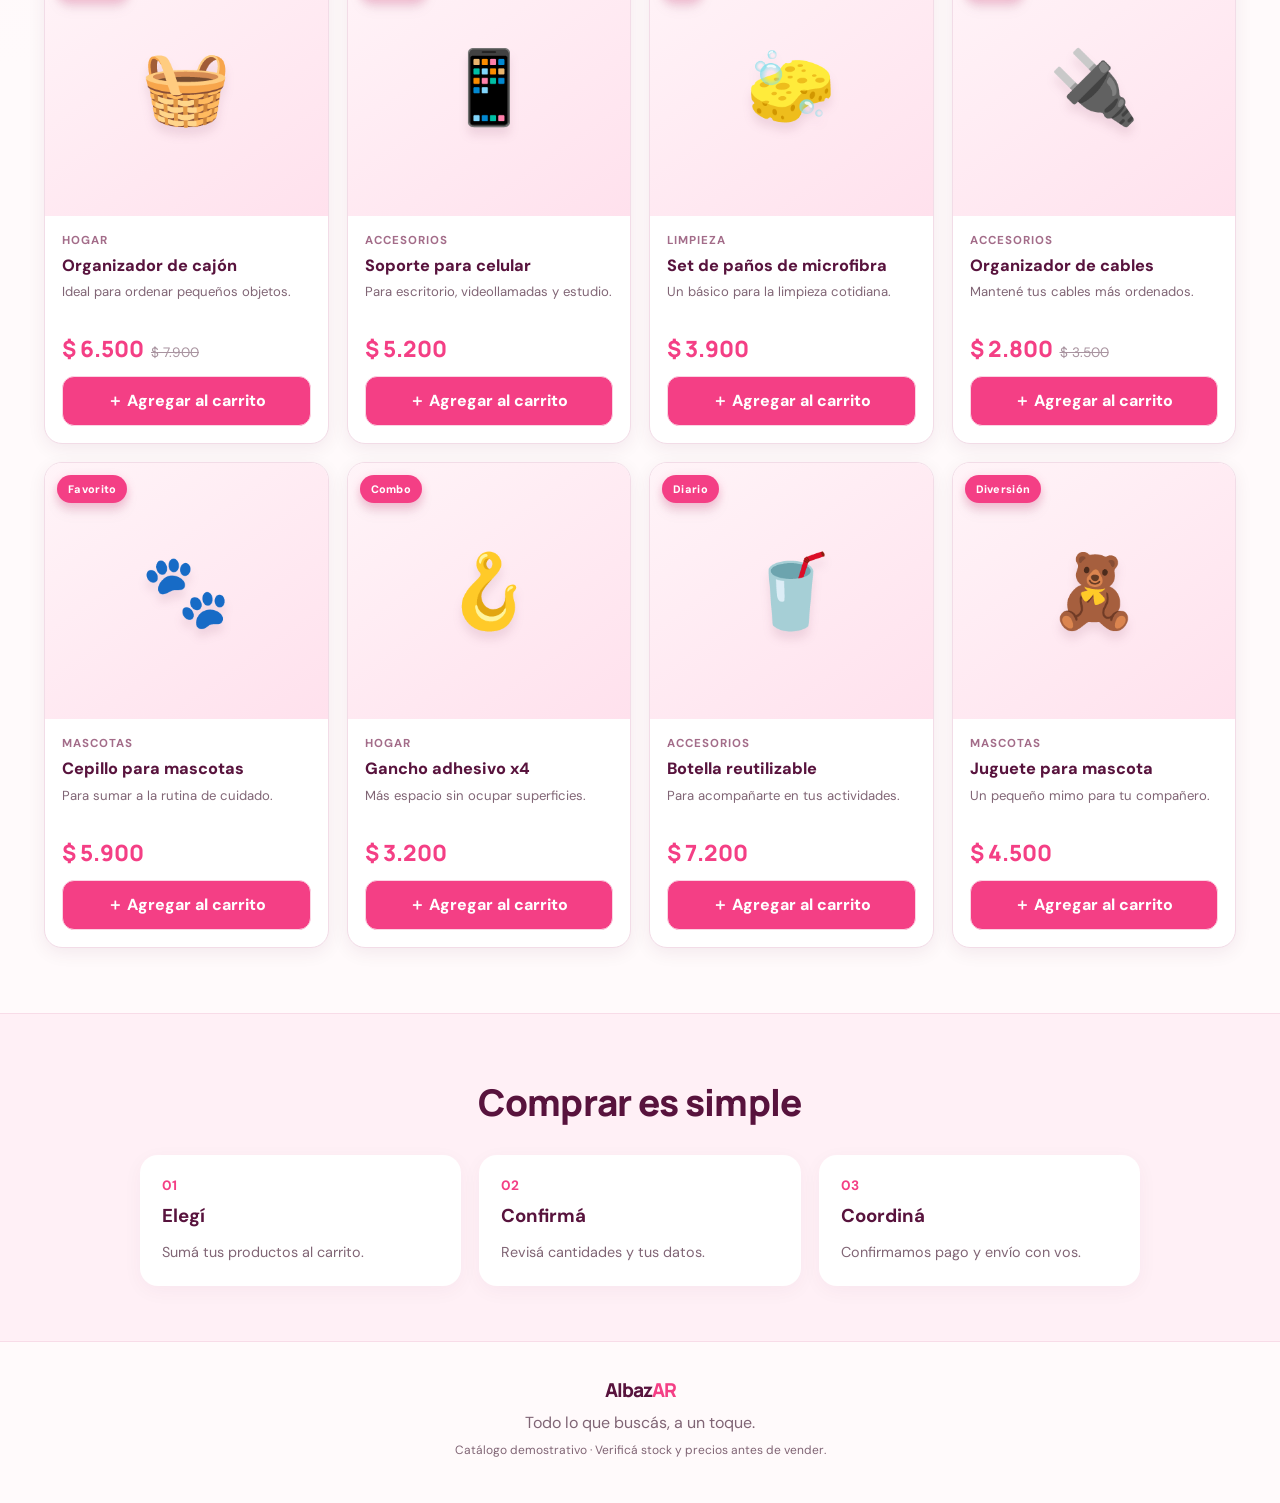
==== commit 3722acfe: "Update index.html" ====
--- a/index.html
+++ b/index.html
@@ -33,7 +33,18 @@
     <div class="hero-bubble bubble-one">♡</div><div class="hero-bubble bubble-two">✦</div>
   </section>
   <section class="trust-row">
-    <div>🚚 <span>Envíos a coordinar</span></div><div>♡ <span>Atención personalizada</span></div><div>🏷️ <span>Precios claros en ARS</span></div>
+   <div class="trust-item">
+  <svg viewBox="0 0 24 24" aria-hidden="true"><path d="M3 7h11v11H3zM14 11h4l3 3v4h-7z"/><circle cx="7.5" cy="18" r="2"/><circle cx="17.5" cy="18" r="2"/></svg>
+  <span>Envíos a coordinar</span>
+</div>
+<div class="trust-item">
+  <svg viewBox="0 0 24 24" aria-hidden="true"><path d="M20.8 4.6a5.5 5.5 0 0 0-7.8 0L12 5.7l-1.1-1.1a5.5 5.5 0 0 0-7.8 7.8l1.1 1.1L12 21l7.8-7.5 1.1-1.1a5.5 5.5 0 0 0-.1-7.8z"/></svg>
+  <span>Atención personalizada</span>
+</div>
+<div class="trust-item">
+  <svg viewBox="0 0 24 24" aria-hidden="true"><path d="M3 7h18v14H3zM3 7l2-4h14l2 4M8 11h8"/></svg>
+  <span>Precios claros en ARS</span>
+</div>  
   </section>
 <section class="promo-section">
   <div class="promo-heading">
--- a/styles.css
+++ b/styles.css
@@ -499,3 +499,57 @@
     height: 52px;
   }
 }
+/* ICONOS PROFESIONALES: CARRITO Y BUSCADOR */
+
+.cart-button {
+  display: inline-flex;
+  align-items: center;
+  justify-content: center;
+  gap: 5px;
+}
+
+.cart-button svg {
+  width: 21px;
+  height: 21px;
+  fill: none;
+  stroke: currentColor;
+  stroke-width: 1.7;
+  stroke-linecap: round;
+  stroke-linejoin: round;
+}
+
+.search-icon {
+  display: flex;
+  align-items: center;
+  justify-content: center;
+  color: #f43f85;
+  flex-shrink: 0;
+}
+
+.search-icon svg {
+  width: 22px;
+  height: 22px;
+  fill: none;
+  stroke: currentColor;
+  stroke-width: 1.8;
+  stroke-linecap: round;
+  stroke-linejoin: round;
+}
+/* ICONOS DE CONFIANZA */
+
+.trust-item svg {
+  width: 21px;
+  height: 21px;
+  flex-shrink: 0;
+  fill: none;
+  stroke: #f43f85;
+  stroke-width: 1.6;
+  stroke-linecap: round;
+  stroke-linejoin: round;
+}
+
+.trust-item {
+  display: flex;
+  align-items: center;
+  gap: 9px;
+}
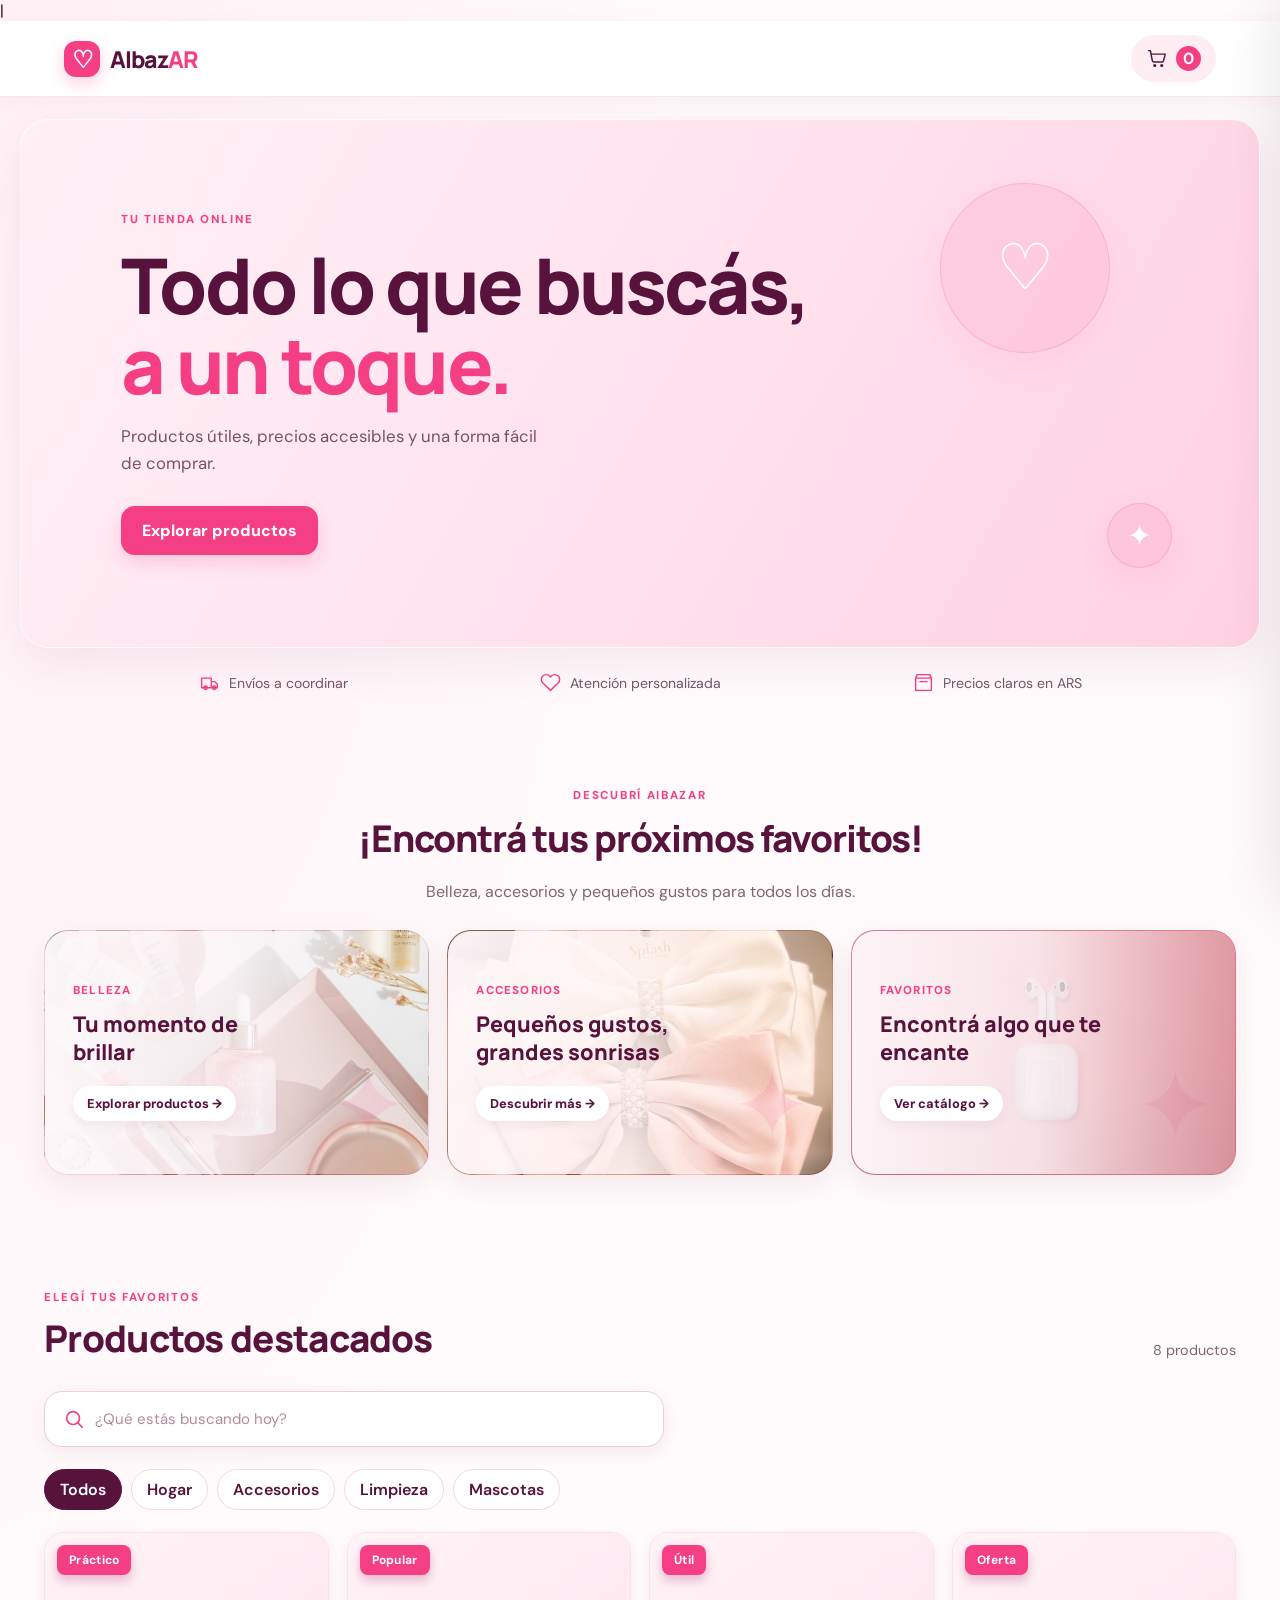
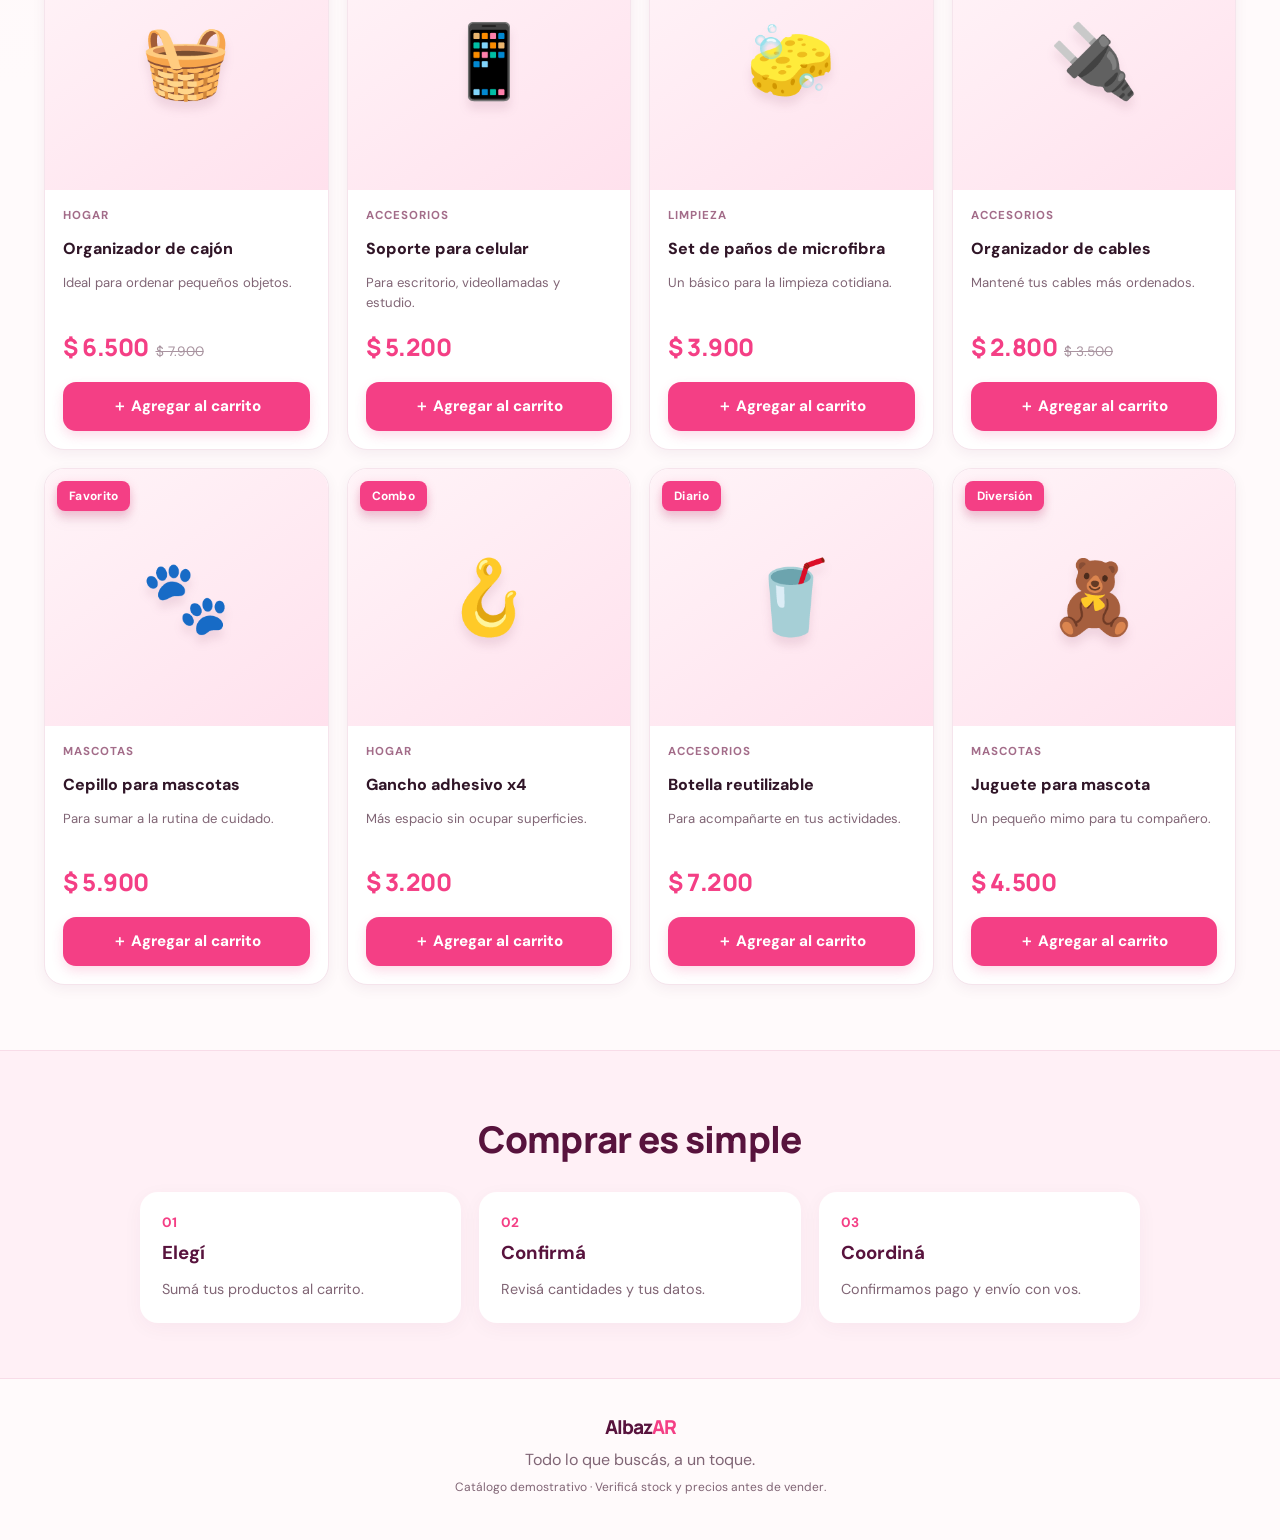
==== commit d9ffa104: "Update index.html" ====
--- a/index.html
+++ b/index.html
@@ -10,6 +10,15 @@
   <link rel="apple-touch-icon" href="icons/icon-192.png">
   <link rel="stylesheet" href="styles.css">
   <title>AIbazAR — Todo lo que buscás, a un toque</title>
+  <script type="application/ld+json">
+{
+  "@context": "https://schema.org",
+  "@type": "WebSite",
+  "name": "AIbazAR",
+  "alternateName": "AIbazAR - Todo lo que buscás, a un toque",
+  "url": "https://almironserena403-tech.github.io/AIbazAR/"
+}
+</script>
 </head>
 <body>
 <header class="topbar">
--- a/styles.css
+++ b/styles.css
@@ -64,7 +64,61 @@
   border-color: var(--pink);
 }
 
-/* Tarjetas de productos */
+/* Tarjetas de pro
+68
+69
+70
+71
+72
+73
+74
+75
+76
+77
+78
+79
+80
+81
+82
+83
+84
+85
+86
+87
+88
+89
+90
+91
+92
+93
+94
+95
+96
+97
+98
+99
+100
+101
+102
+103
+104
+105
+106
+107
+108
+109
+110
+111
+112
+113
+114
+115
+116
+117
+118
+119
+120
+ductos */
 .product-card {
   border: 1px solid #f6dce8;
   box-shadow: 0 5px 18px rgba(88, 19, 61, .045);
@@ -257,60 +311,80 @@
 /* AIBAZAR - TARJETAS DE PRODUCTOS ESTILO MARKETPLACE */
 
 .product-card {
-  border: 1px solid #f2dce7;
-  border-radius: 18px;
-  box-shadow: 0 5px 18px rgba(88, 19, 61, .07);
+  background: #ffffff;
+  border: 1px solid #f5e4ec;
+  border-radius: 20px;
+  overflow: hidden;
+  box-shadow: 0 4px 14px rgba(88, 19, 61, .06);
   transition: transform .25s ease, box-shadow .25s ease;
 }
 
 .product-card:hover {
-  transform: translateY(-6px);
-  box-shadow: 0 14px 28px rgba(88, 19, 61, .14);
-}
-
+  transform: translateY(-5px);
+  box-shadow: 0 12px 26px rgba(88, 19, 61, .12);
+}
 .product-art {
+  position: relative;
   background: linear-gradient(145deg, #fff4f8, #ffe1ed);
-  min-height: 190px;
+  min-height: 220px;
+  overflow: hidden;
+  border-radius: 18px 18px 0 0;
 }
 
 .product-art .tag {
   background: #f43f85;
   color: #fff;
-  padding: 7px 11px;
+  padding: 7px 12px;
+  border-radius: 8px;
+  font-size: 12px;
+  font-weight: 700;
   box-shadow: 0 3px 10px #f43f8540;
 }
 
 .product-info {
-  padding: 17px;
+  padding: 18px;
+  display: flex;
+  flex-direction: column;
+  gap: 8px;
 }
 
 .product-info h3 {
-  font-size: 1.02rem;
+  font-size: 1rem;
+  line-height: 1.4;
   font-weight: 800;
+  color: #301527;
 }
 
 .price {
-  font-size: 1.4rem;
+  font-size: 1.5rem;
+  font-weight: 800;
   color: #f43f85;
-}
-
+  letter-spacing: -0.5px;
+  line-height: 1.2;
+}
 .old-price {
   font-size: .85rem;
   color: #a994a0;
 }
 
 .add-button {
+  width: 100%;
   background: #f43f85;
   color: #fff;
-  border-radius: 12px;
-  padding: 13px;
+  border: none;
+  border-radius: 13px;
+  padding: 14px 16px;
+  font-size: .95rem;
   font-weight: 800;
-  transition: background .2s ease, transform .2s ease;
+  cursor: pointer;
+  box-shadow: 0 5px 12px rgba(244, 63, 133, .18);
+  transition: background .2s ease, transform .2s ease, box-shadow .2s ease;
 }
 
 .add-button:hover {
   background: #d92d70;
-  transform: scale(1.02);
+  transform: translateY(-2px);
+  box-shadow: 0 8px 16px rgba(244, 63, 133, .25);
 }
 
 @media (max-width: 620px) {
@@ -553,3 +627,46 @@
   align-items: center;
   gap: 9px;
 }
+/* AIBAZAR - BANNERS CON FOTOGRAFIAS */
+
+.promo-card {
+  position: relative;
+  background-size: cover !important;
+  background-position: center !important;
+  overflow: hidden;
+  isolation: isolate;
+}
+
+.promo-card::before {
+  content: "";
+  position: absolute;
+  inset: 0;
+  z-index: -1;
+  background: linear-gradient(
+    90deg,
+    rgba(255, 248, 251, .96) 0%,
+    rgba(255, 248, 251, .82) 48%,
+    rgba(255, 248, 251, .12) 100%
+  );
+}
+
+.promo-beauty {
+  background-image: url("./banner-belleza.jpg") !important;
+}
+
+.promo-accessories {
+  background-image: url("./banner-accesorios.jpg") !important;
+}
+
+.promo-favorites {
+  background-image: url("./banner-favoritos.jpg") !important;
+}
+
+.promo-icon {
+  display: none !important;
+}
+
+.promo-card > * {
+  position: relative;
+  z-index: 1;
+}
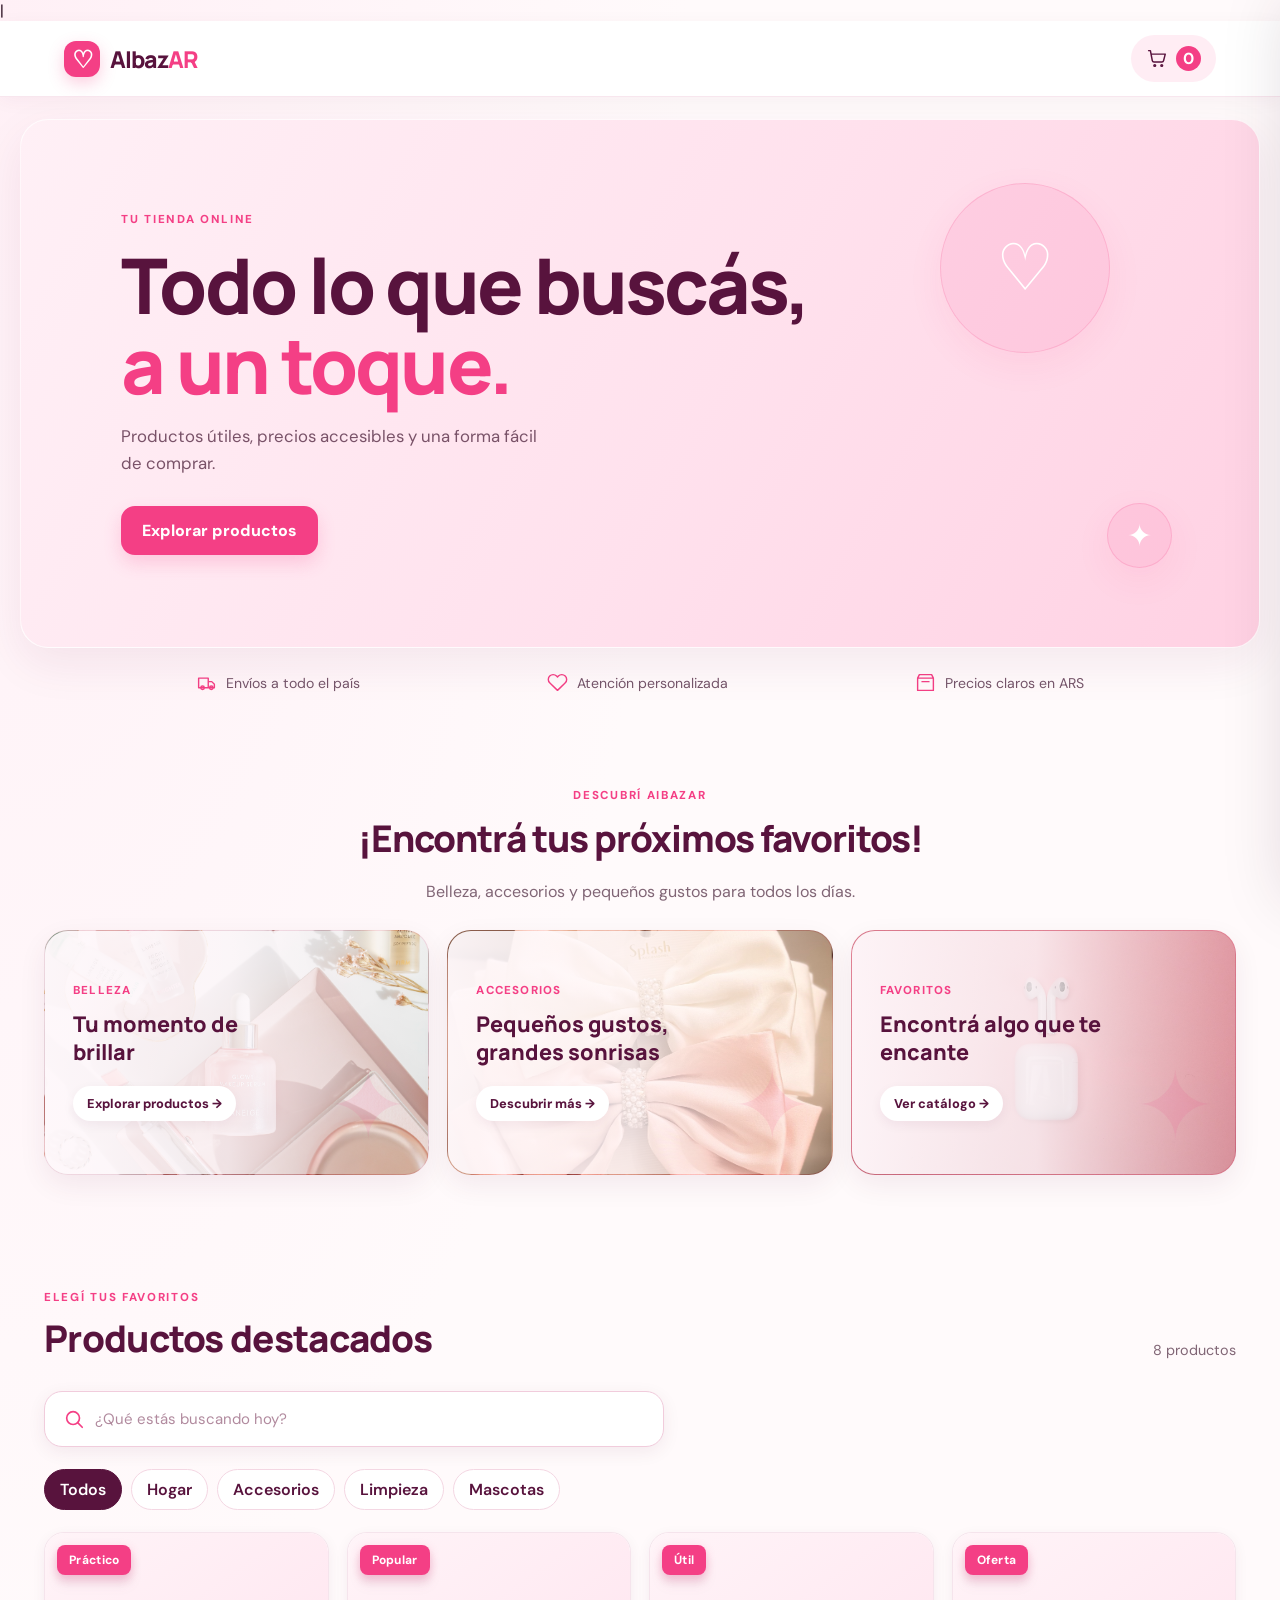
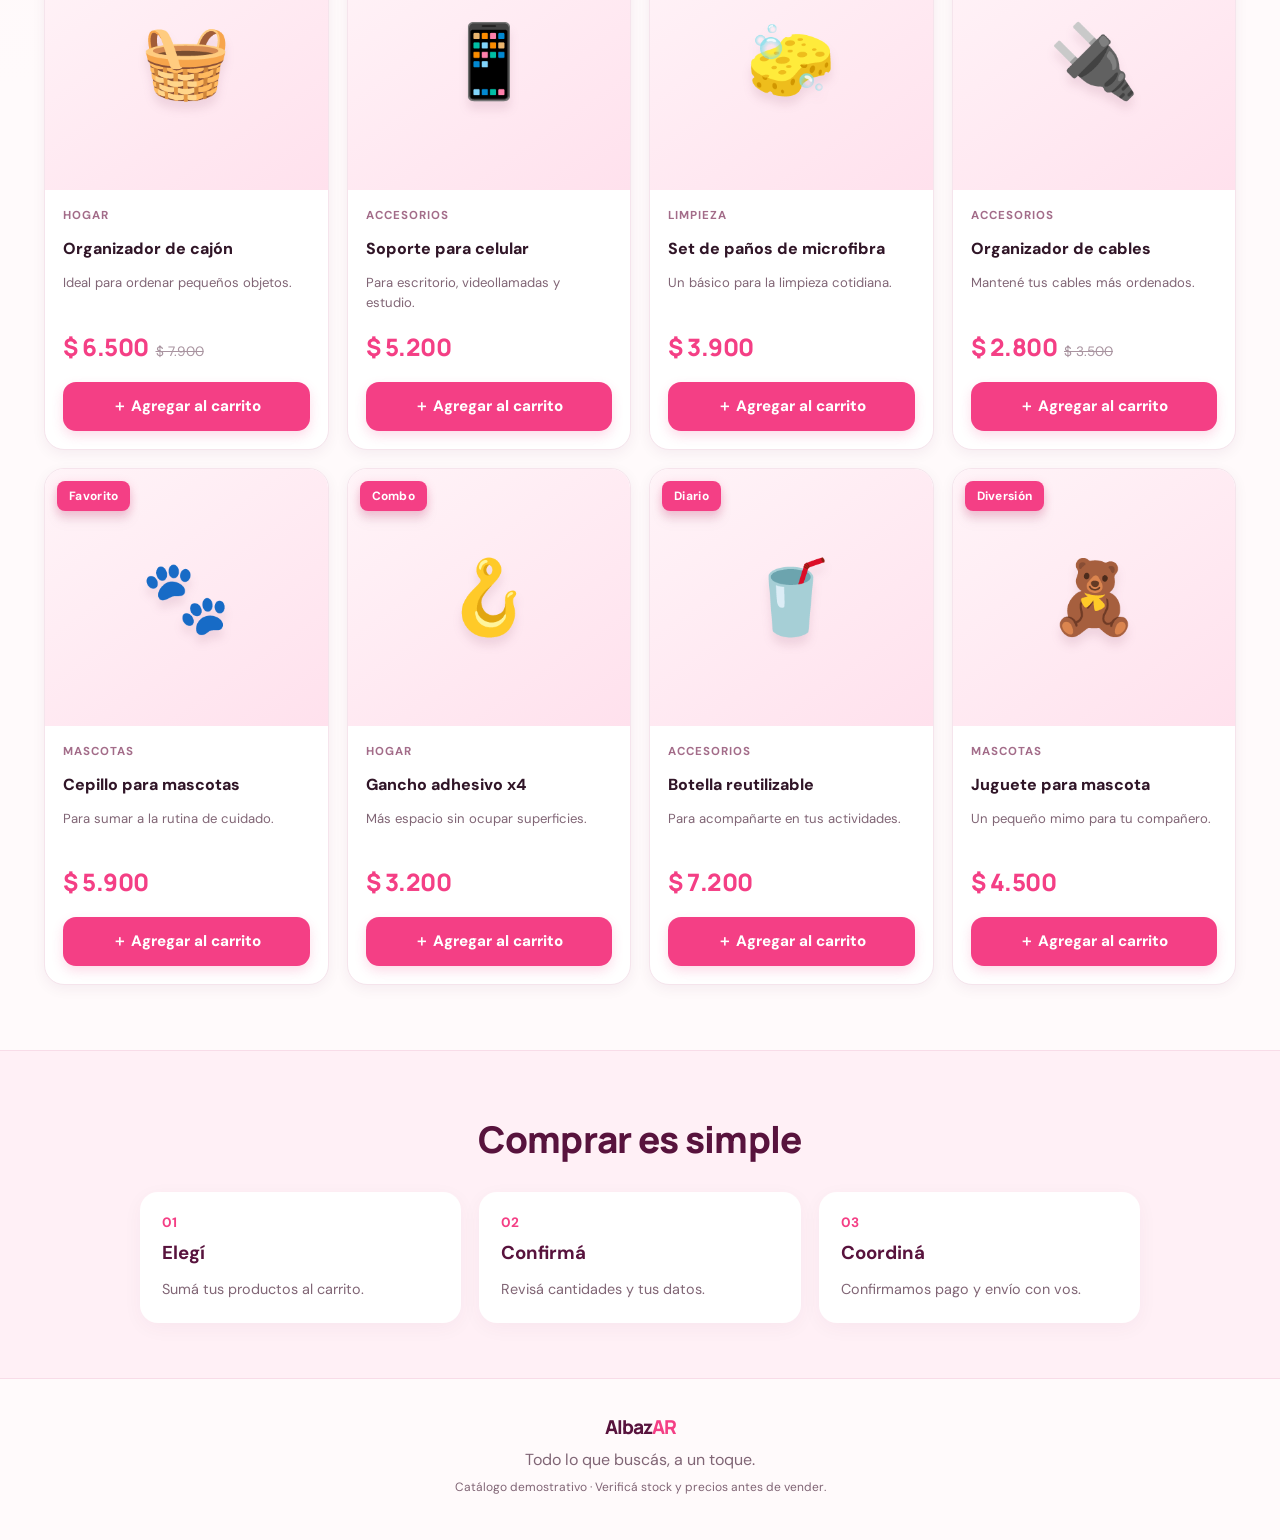
==== commit 79998014: "Update index.html" ====
--- a/index.html
+++ b/index.html
@@ -44,7 +44,7 @@
   <section class="trust-row">
    <div class="trust-item">
   <svg viewBox="0 0 24 24" aria-hidden="true"><path d="M3 7h11v11H3zM14 11h4l3 3v4h-7z"/><circle cx="7.5" cy="18" r="2"/><circle cx="17.5" cy="18" r="2"/></svg>
-  <span>Envíos a coordinar</span>
+ <span>Envíos a todo el país</span>
 </div>
 <div class="trust-item">
   <svg viewBox="0 0 24 24" aria-hidden="true"><path d="M20.8 4.6a5.5 5.5 0 0 0-7.8 0L12 5.7l-1.1-1.1a5.5 5.5 0 0 0-7.8 7.8l1.1 1.1L12 21l7.8-7.5 1.1-1.1a5.5 5.5 0 0 0-.1-7.8z"/></svg>
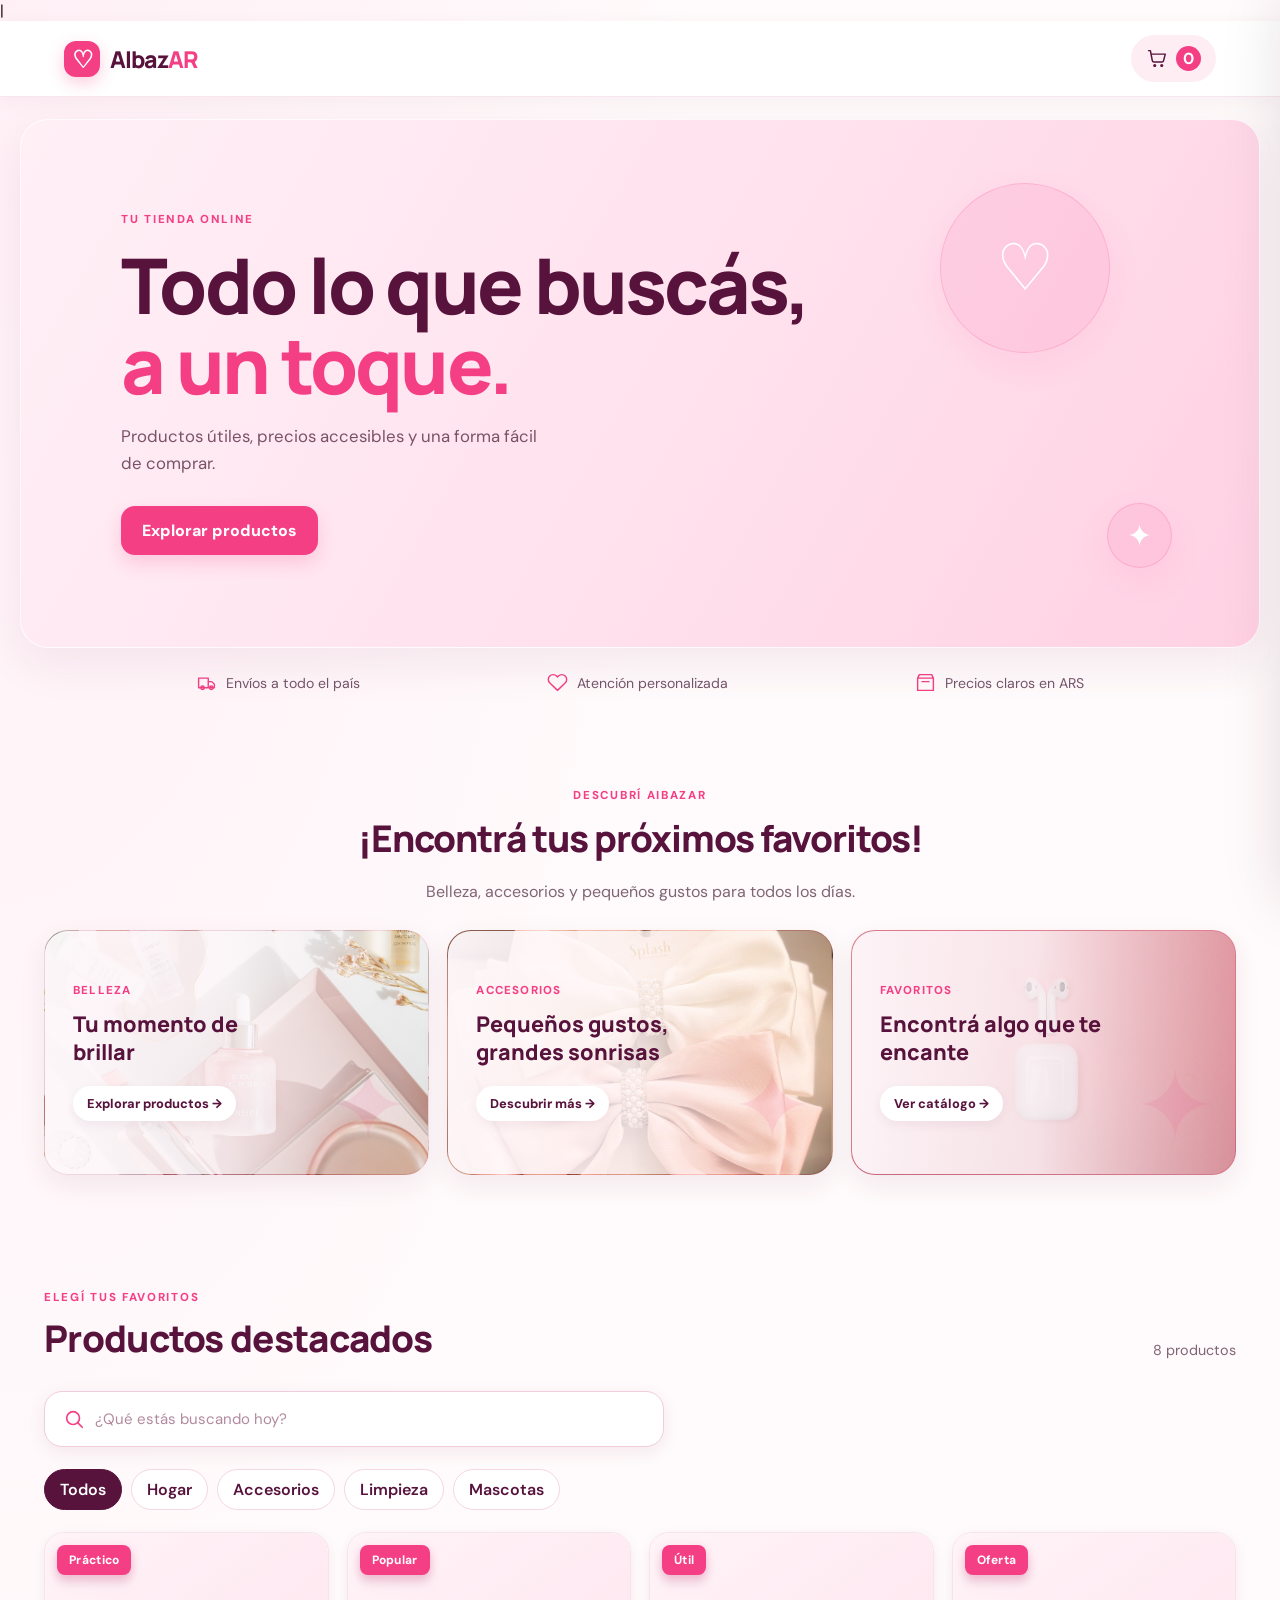
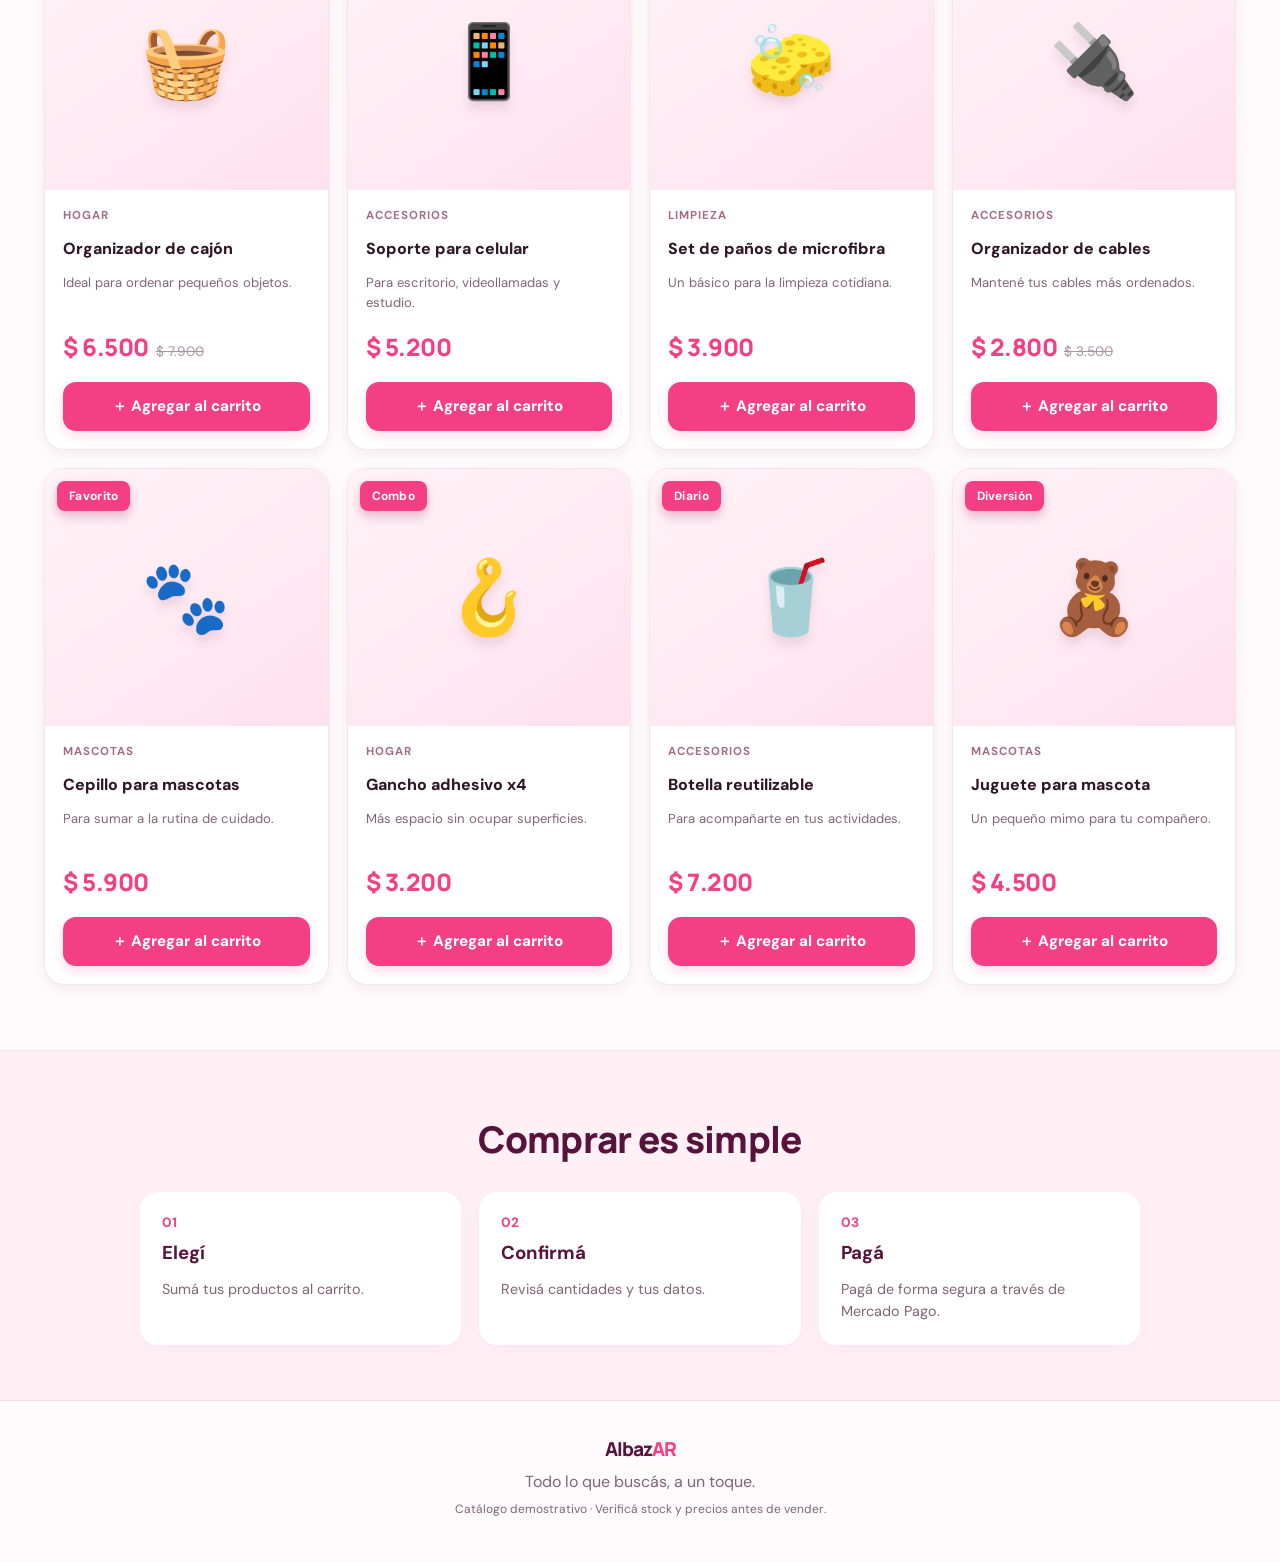
==== commit 836765f2: "Update index.html" ====
--- a/index.html
+++ b/index.html
@@ -122,7 +122,7 @@
   </section>
   <section class="how">
     <h2>Comprar es simple</h2>
-    <div class="how-grid"><div><b>01</b><h3>Elegí</h3><p>Sumá tus productos al carrito.</p></div><div><b>02</b><h3>Confirmá</h3><p>Revisá cantidades y tus datos.</p></div><div><b>03</b><h3>Coordiná</h3><p>Confirmamos pago y envío con vos.</p></div></div>
+    <div class="how-grid"><div><b>01</b><h3>Elegí</h3><p>Sumá tus productos al carrito.</p></div><div><b>02</b><h3>Confirmá</h3><p>Revisá cantidades y tus datos.</p></div><div><b>03</b><h3>Pagá</h3><p>Pagá de forma segura a través de Mercado Pago.</p></div></div>
   </section>
 </main>
 <footer><a class="brand small" href="#"><span>AIbaz<span class="pink">AR</span></span></a><p>Todo lo que buscás, a un toque.</p><small>Catálogo demostrativo · Verificá stock y precios antes de vender.</small></footer>
@@ -131,14 +131,12 @@
   <div class="drawer-head"><div><span class="eyebrow">TU PEDIDO</span><h2>Mi carrito</h2></div><button id="closeCart" class="close" aria-label="Cerrar carrito">×</button></div>
   <div id="cartItems" class="cart-items"></div>
   <div class="cart-total"><span>Subtotal estimado</span><strong id="cartTotal">$ 0</strong></div>
-  <p class="tiny">El envío se coordina por separado. Los productos y precios de muestra no representan stock real.</p>
+ <p class="tiny">Envío a domicilio: $3.550 · Compra mínima en productos: $30.000. Los productos y precios de muestra no representan stock real.</p>
   <form id="checkoutForm" class="checkout">
     <label>Tu nombre<input name="name" required placeholder="Nombre y apellido"></label>
     <label>Localidad / barrio<input name="area" required placeholder="Ej. localidad, provincia"></label>
+    <label>Dirección de entrega<input name="address" required placeholder="Calle, número, piso y departamento"></label>
     <label>WhatsApp de contacto<input name="phone" required type="tel" placeholder="Código de área + número"></label>
-    <label>Entrega
-      <select name="delivery" required><option value="">Elegí una opción</option><option>Retiro a coordinar</option><option>Envío a domicilio a cotizar</option></select>
-    </label>
     <button class="primary full" type="submit">Preparar pedido por WhatsApp</button>
     <p class="tiny">Este prototipo no cobra online ni guarda datos. El pedido se abre en WhatsApp para que lo revises antes de enviarlo.</p>
   </form>
